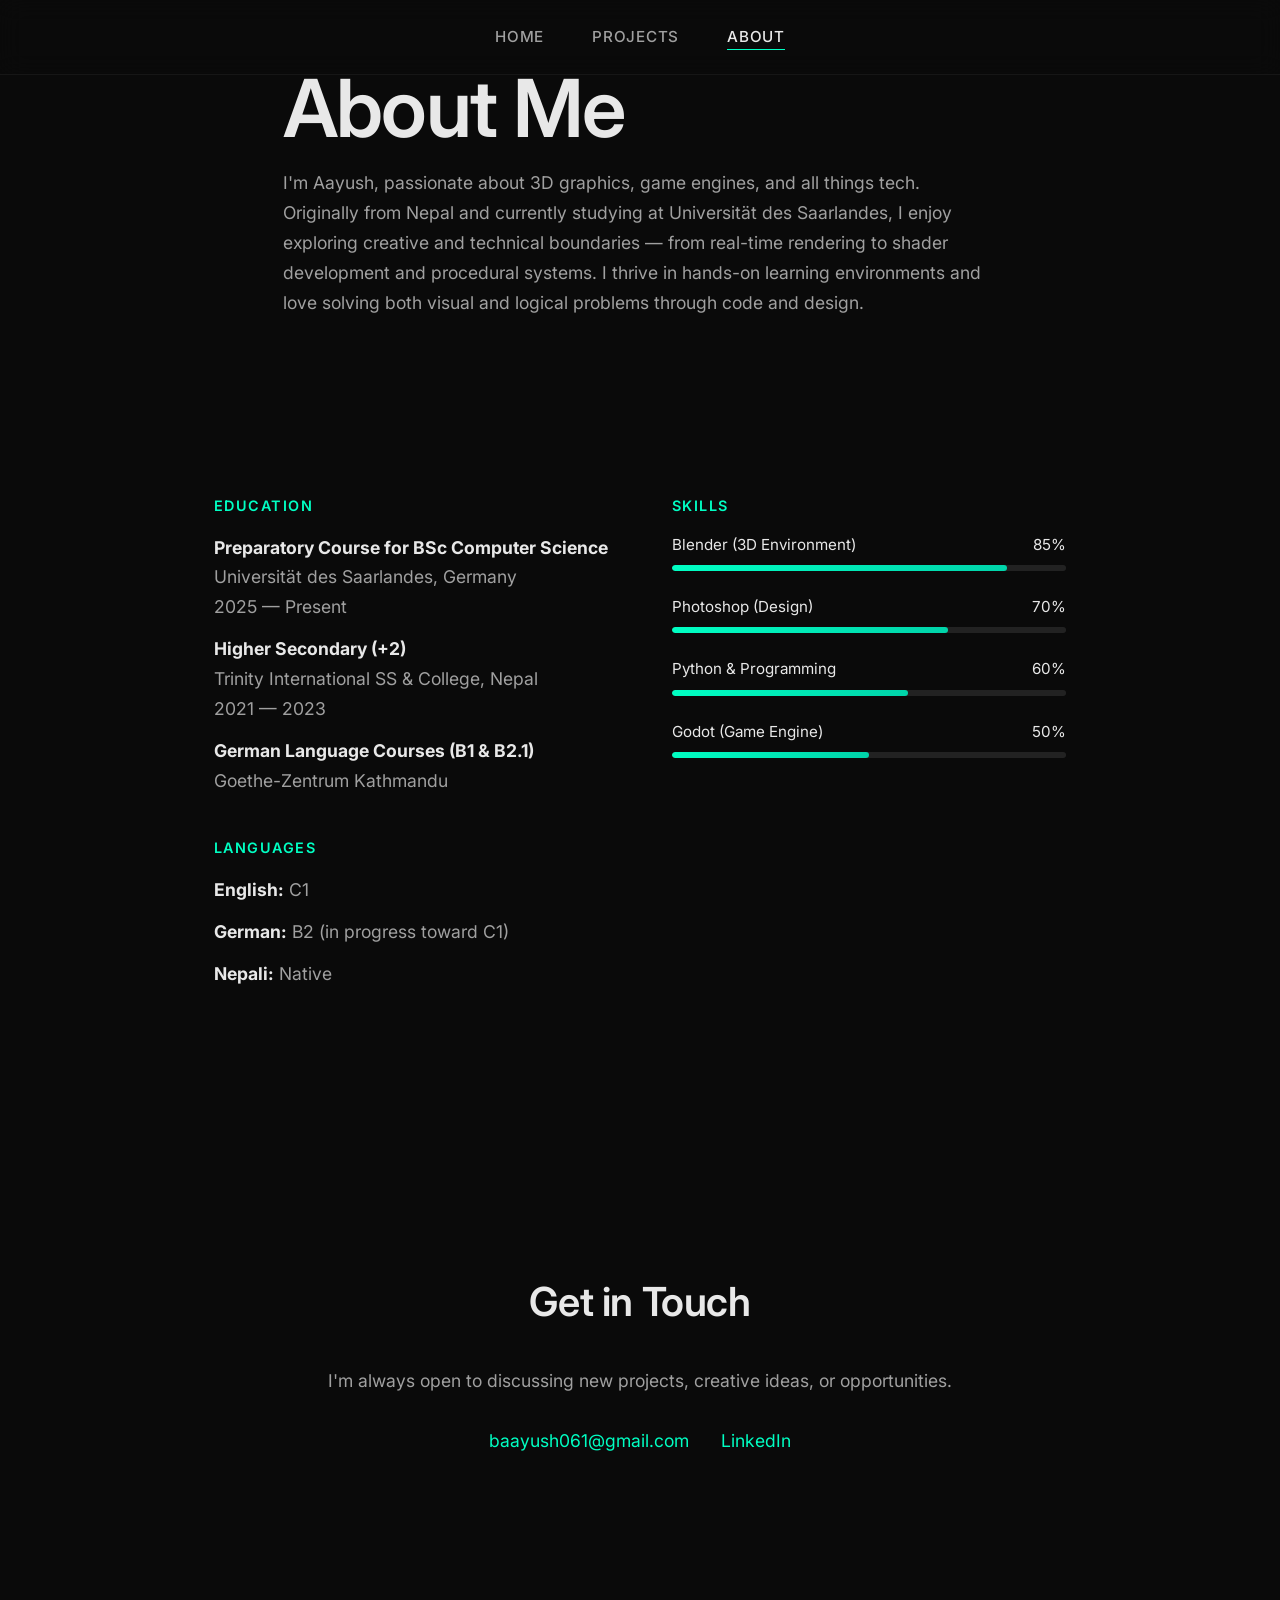
==== about.html @ 656a81d4 "Create about.html" ====
<!DOCTYPE html>
<html lang="en">
<head>
  <meta charset="UTF-8" />
  <meta name="viewport" content="width=device-width, initial-scale=1.0" />
  <title>About — Aayush Bhattarai</title>
  <link rel="icon" href="projects/logoo.png" type="image/png" />
  <link href="https://fonts.googleapis.com/css2?family=Inter:wght@400;500;600&display=swap" rel="stylesheet">
  <link rel="stylesheet" href="styles.css">
</head>
<body>
  <!-- NAVIGATION -->
  <nav>
    <ul>
      <li><a href="index.html">Home</a></li>
      <li><a href="projects.html">Projects</a></li>
      <li><a href="about.html" class="active">About</a></li>
    </ul>
  </nav>

  <!-- ABOUT INTRO -->
  <section class="about-section">
    <div class="container">
      <h1>About Me</h1>
      <p>I'm Aayush, passionate about 3D graphics, game engines, and all things tech. Originally from Nepal and currently studying at Universität des Saarlandes, I enjoy exploring creative and technical boundaries — from real-time rendering to shader development and procedural systems. I thrive in hands-on learning environments and love solving both visual and logical problems through code and design.</p>
    </div>
  </section>

  <!-- EDUCATION & EXPERIENCE -->
  <section class="about-section">
    <div class="container">
      <div class="about-grid">
        <!-- LEFT COLUMN -->
        <div>
          <!-- 🎨 CUSTOMIZE: Update education details -->
          <div class="info-block">
            <h3>Education</h3>
            <p><strong>Preparatory Course for BSc Computer Science</strong><br>
            Universität des Saarlandes, Germany<br>
            2025 — Present</p>

            <p><strong>Higher Secondary (+2)</strong><br>
            Trinity International SS & College, Nepal<br>
            2021 — 2023</p>

            <p><strong>German Language Courses (B1 & B2.1)</strong><br>
            Goethe-Zentrum Kathmandu</p>
          </div>

          <!-- 🎨 CUSTOMIZE: Update languages -->
          <div class="info-block">
            <h3>Languages</h3>
            <p><strong>English:</strong> C1</p>
            <p><strong>German:</strong> B2 (in progress toward C1)</p>
            <p><strong>Nepali:</strong> Native</p>
          </div>
        </div>

        <!-- RIGHT COLUMN -->
        <div>
          <!-- 🎨 CUSTOMIZE: Update skills and percentages -->
          <div class="info-block">
            <h3>Skills</h3>
            
            <div class="skill-item">
              <div class="skill-name">
                <span>Blender (3D Environment)</span>
                <span>85%</span>
              </div>
              <div class="skill-bar">
                <div class="skill-progress" style="width: 85%"></div>
              </div>
            </div>

            <div class="skill-item">
              <div class="skill-name">
                <span>Photoshop (Design)</span>
                <span>70%</span>
              </div>
              <div class="skill-bar">
                <div class="skill-progress" style="width: 70%"></div>
              </div>
            </div>

            <div class="skill-item">
              <div class="skill-name">
                <span>Python & Programming</span>
                <span>60%</span>
              </div>
              <div class="skill-bar">
                <div class="skill-progress" style="width: 60%"></div>
              </div>
            </div>

            <div class="skill-item">
              <div class="skill-name">
                <span>Godot (Game Engine)</span>
                <span>50%</span>
              </div>
              <div class="skill-bar">
                <div class="skill-progress" style="width: 50%"></div>
              </div>
            </div>
          </div>
        </div>
      </div>
    </div>
  </section>

  <!-- CONTACT -->
  <section class="contact-section">
    <div class="container">
      <h2>Get in Touch</h2>
      <p>I'm always open to discussing new projects, creative ideas, or opportunities.</p>
      <div class="contact-links">
        <!-- 🎨 CUSTOMIZE: Your contact information -->
        <a href="mailto:baayush061@gmail.com">baayush061@gmail.com</a>
        <a href="https://www.linkedin.com/in/aayushbhattarai1/" target="_blank">LinkedIn</a>
      </div>
    </div>
  </section>

  <script>
    // Active nav link
    document.querySelectorAll('nav a').forEach(link => {
      if (link.href === window.location.href) {
        link.classList.add('active');
      }
    });

    // Animate skill bars on scroll
    const skillBars = document.querySelectorAll('.skill-progress');
    const observerOptions = {
      threshold: 0.5
    };

    const observer = new IntersectionObserver((entries) => {
      entries.forEach(entry => {
        if (entry.isIntersecting) {
          entry.target.style.width = entry.target.style.width || '0%';
        }
      });
    }, observerOptions);

    skillBars.forEach(bar => observer.observe(bar));
  </script>
</body>
</html>
---- styles.css ----
/* ============================================
   MODERN MINIMAL PORTFOLIO STYLESHEET
   Easy customization points marked with 🎨
   ============================================ */

/* 🎨 COLOR PALETTE - Customize here */
:root {
  --bg-primary: #0a0a0a;
  --bg-secondary: #141414;
  --text-primary: #e8e8e8;
  --text-secondary: #a0a0a0;
  --accent: #00ffc3;
  --accent-dim: #00ffc320;
  --hover-bg: #1a1a1a;
}

/* ============================================
   BASE RESET & TYPOGRAPHY
   ============================================ */

* {
  margin: 0;
  padding: 0;
  box-sizing: border-box;
}

html {
  scroll-behavior: smooth;
}

body {
  font-family: 'Inter', -apple-system, BlinkMacSystemFont, 'Segoe UI', sans-serif;
  background-color: var(--bg-primary);
  color: var(--text-primary);
  line-height: 1.6;
  overflow-x: hidden;
  -webkit-font-smoothing: antialiased;
  -moz-osx-font-smoothing: grayscale;
}

/* ============================================
   NAVIGATION
   ============================================ */

nav {
  position: fixed;
  top: 0;
  left: 0;
  right: 0;
  background: rgba(10, 10, 10, 0.8);
  backdrop-filter: blur(12px);
  z-index: 1000;
  border-bottom: 1px solid rgba(255, 255, 255, 0.05);
}

nav ul {
  display: flex;
  justify-content: center;
  align-items: center;
  gap: 3rem;
  list-style: none;
  padding: 1.5rem 2rem;
  max-width: 1200px;
  margin: 0 auto;
}

nav a {
  color: var(--text-secondary);
  text-decoration: none;
  font-size: 0.95rem;
  font-weight: 500;
  letter-spacing: 0.05em;
  text-transform: uppercase;
  position: relative;
  transition: color 0.3s ease;
}

nav a::after {
  content: '';
  position: absolute;
  bottom: -4px;
  left: 0;
  width: 0;
  height: 1px;
  background: var(--accent);
  transition: width 0.3s ease;
}

nav a:hover,
nav a.active {
  color: var(--text-primary);
}

nav a:hover::after,
nav a.active::after {
  width: 100%;
}

/* ============================================
   LAYOUT CONTAINERS
   ============================================ */

.container {
  max-width: 1100px;
  margin: 0 auto;
  padding: 0 2rem;
}

section {
  min-height: 100vh;
  display: flex;
  flex-direction: column;
  justify-content: center;
  padding: 6rem 0;
  opacity: 0;
  animation: fadeIn 0.8s ease forwards;
}

@keyframes fadeIn {
  to {
    opacity: 1;
  }
}

/* ============================================
   TYPOGRAPHY
   ============================================ */

h1 {
  font-size: clamp(2.5rem, 8vw, 5rem);
  font-weight: 600;
  line-height: 1.1;
  margin-bottom: 1rem;
  color: var(--text-primary);
  letter-spacing: -0.02em;
}

h2 {
  font-size: clamp(1.8rem, 5vw, 2.5rem);
  font-weight: 600;
  margin-bottom: 2rem;
  color: var(--text-primary);
  letter-spacing: -0.01em;
}

h3 {
  font-size: 1.25rem;
  font-weight: 600;
  margin-bottom: 0.5rem;
  color: var(--text-primary);
}

p {
  font-size: 1.1rem;
  color: var(--text-secondary);
  max-width: 65ch;
  line-height: 1.7;
}

.accent-text {
  color: var(--accent);
  font-weight: 500;
}

/* ============================================
   HERO SECTION (HOME)
   ============================================ */

.hero {
  min-height: 90vh;
  justify-content: center;
}

.hero-content {
  animation: slideUp 0.8s ease forwards;
}

@keyframes slideUp {
  from {
    opacity: 0;
    transform: translateY(30px);
  }
  to {
    opacity: 1;
    transform: translateY(0);
  }
}

.hero h1 {
  margin-bottom: 0.5rem;
}

.hero .subtitle {
  font-size: 1.3rem;
  color: var(--text-secondary);
  margin-bottom: 2.5rem;
}

.cta-group {
  display: flex;
  gap: 1.5rem;
  flex-wrap: wrap;
  margin-top: 2rem;
}

/* ============================================
   BUTTONS & LINKS
   ============================================ */

.btn {
  display: inline-block;
  padding: 0.9rem 2rem;
  font-size: 0.95rem;
  font-weight: 500;
  text-decoration: none;
  border-radius: 4px;
  transition: all 0.3s ease;
  letter-spacing: 0.03em;
  position: relative;
  overflow: hidden;
}

.btn-primary {
  background: var(--accent);
  color: var(--bg-primary);
}

.btn-primary::before {
  content: '';
  position: absolute;
  top: 0;
  left: -100%;
  width: 100%;
  height: 100%;
  background: linear-gradient(90deg, transparent, rgba(255, 255, 255, 0.3), transparent);
  transition: left 0.5s ease;
}

.btn-primary:hover::before {
  left: 100%;
}

.btn-primary:hover {
  transform: translateY(-2px);
  box-shadow: 0 10px 30px var(--accent-dim);
}

.btn-secondary {
  background: transparent;
  color: var(--text-primary);
  border: 1px solid rgba(255, 255, 255, 0.2);
}

.btn-secondary:hover {
  background: var(--hover-bg);
  border-color: var(--accent);
  transform: translateY(-2px);
}

/* Text links */
a:not(.btn):not(nav a) {
  color: var(--accent);
  text-decoration: none;
  position: relative;
  transition: opacity 0.2s ease;
}

a:not(.btn):not(nav a):hover {
  opacity: 0.8;
}

/* ============================================
   PROJECT GRID
   ============================================ */

.projects-grid {
  display: grid;
  grid-template-columns: repeat(auto-fit, minmax(300px, 1fr));
  gap: 2rem;
  margin-top: 3rem;
}

.project-card {
  background: var(--bg-secondary);
  border-radius: 8px;
  overflow: hidden;
  transition: transform 0.3s ease, box-shadow 0.3s ease;
  border: 1px solid rgba(255, 255, 255, 0.05);
  cursor: pointer;
}

.project-card:hover {
  transform: translateY(-8px);
  box-shadow: 0 20px 40px rgba(0, 0, 0, 0.3);
  border-color: var(--accent-dim);
}

.project-image {
  width: 100%;
  height: 250px;
  object-fit: cover;
  transition: transform 0.5s ease;
}

.project-card:hover .project-image {
  transform: scale(1.05);
}

.project-info {
  padding: 1.5rem;
}

.project-info h3 {
  margin-bottom: 0.75rem;
}

.project-info p {
  font-size: 0.95rem;
  color: var(--text-secondary);
}

/* Video styles */
video {
  width: 100%;
  height: 250px;
  object-fit: cover;
  border-radius: 8px;
}

/* ============================================
   ABOUT PAGE SPECIFIC
   ============================================ */

.about-section {
  min-height: auto;
  padding: 4rem 0;
}

.about-grid {
  display: grid;
  grid-template-columns: 1fr 1fr;
  gap: 4rem;
  margin-top: 3rem;
}

.info-block {
  margin-bottom: 2.5rem;
}

.info-block h3 {
  color: var(--accent);
  font-size: 0.9rem;
  text-transform: uppercase;
  letter-spacing: 0.1em;
  margin-bottom: 1rem;
}

.info-block p {
  margin-bottom: 0.75rem;
}

.info-block strong {
  color: var(--text-primary);
}

/* Skills */
.skill-item {
  margin-bottom: 1.5rem;
}

.skill-name {
  display: flex;
  justify-content: space-between;
  margin-bottom: 0.5rem;
  font-size: 0.95rem;
}

.skill-bar {
  height: 6px;
  background: rgba(255, 255, 255, 0.1);
  border-radius: 10px;
  overflow: hidden;
}

.skill-progress {
  height: 100%;
  background: linear-gradient(90deg, var(--accent), #00d4aa);
  border-radius: 10px;
  transition: width 1s ease;
}

/* ============================================
   QUOTE SECTION
   ============================================ */

.quote-section {
  min-height: 40vh;
  background: var(--bg-secondary);
  border-left: 3px solid var(--accent);
  padding: 3rem;
  margin: 4rem 0;
}

blockquote {
  font-size: 1.4rem;
  font-style: italic;
  color: var(--text-primary);
  line-height: 1.6;
}

blockquote cite {
  display: block;
  margin-top: 1rem;
  font-size: 1rem;
  color: var(--text-secondary);
  font-style: normal;
}

/* ============================================
   CONTACT SECTION
   ============================================ */

.contact-section {
  text-align: center;
  min-height: 60vh;
}

.contact-links {
  display: flex;
  justify-content: center;
  gap: 2rem;
  margin-top: 2rem;
  flex-wrap: wrap;
}

.contact-links a {
  font-size: 1.1rem;
}

/* ============================================
   RESPONSIVE DESIGN
   ============================================ */

@media (max-width: 768px) {
  nav ul {
    gap: 1.5rem;
    padding: 1rem;
  }

  nav a {
    font-size: 0.85rem;
  }

  section {
    padding: 4rem 0;
  }

  .cta-group {
    flex-direction: column;
  }

  .btn {
    text-align: center;
  }

  .about-grid {
    grid-template-columns: 1fr;
    gap: 2rem;
  }

  .projects-grid {
    grid-template-columns: 1fr;
  }

  h1 {
    font-size: 2.5rem;
  }

  h2 {
    font-size: 1.8rem;
  }

  blockquote {
    font-size: 1.2rem;
  }
}

/* ============================================
   UTILITY CLASSES
   ============================================ */

.text-center {
  text-align: center;
}

.mt-1 { margin-top: 1rem; }
.mt-2 { margin-top: 2rem; }
.mt-3 { margin-top: 3rem; }
.mb-1 { margin-bottom: 1rem; }
.mb-2 { margin-bottom: 2rem; }
.mb-3 { margin-bottom: 3rem; }

/* ============================================
   SCROLL ANIMATIONS (Optional Enhancement)
   ============================================ */

.fade-in {
  opacity: 0;
  transform: translateY(20px);
  transition: opacity 0.6s ease, transform 0.6s ease;
}

.fade-in.visible {
  opacity: 1;
  transform: translateY(0);
}
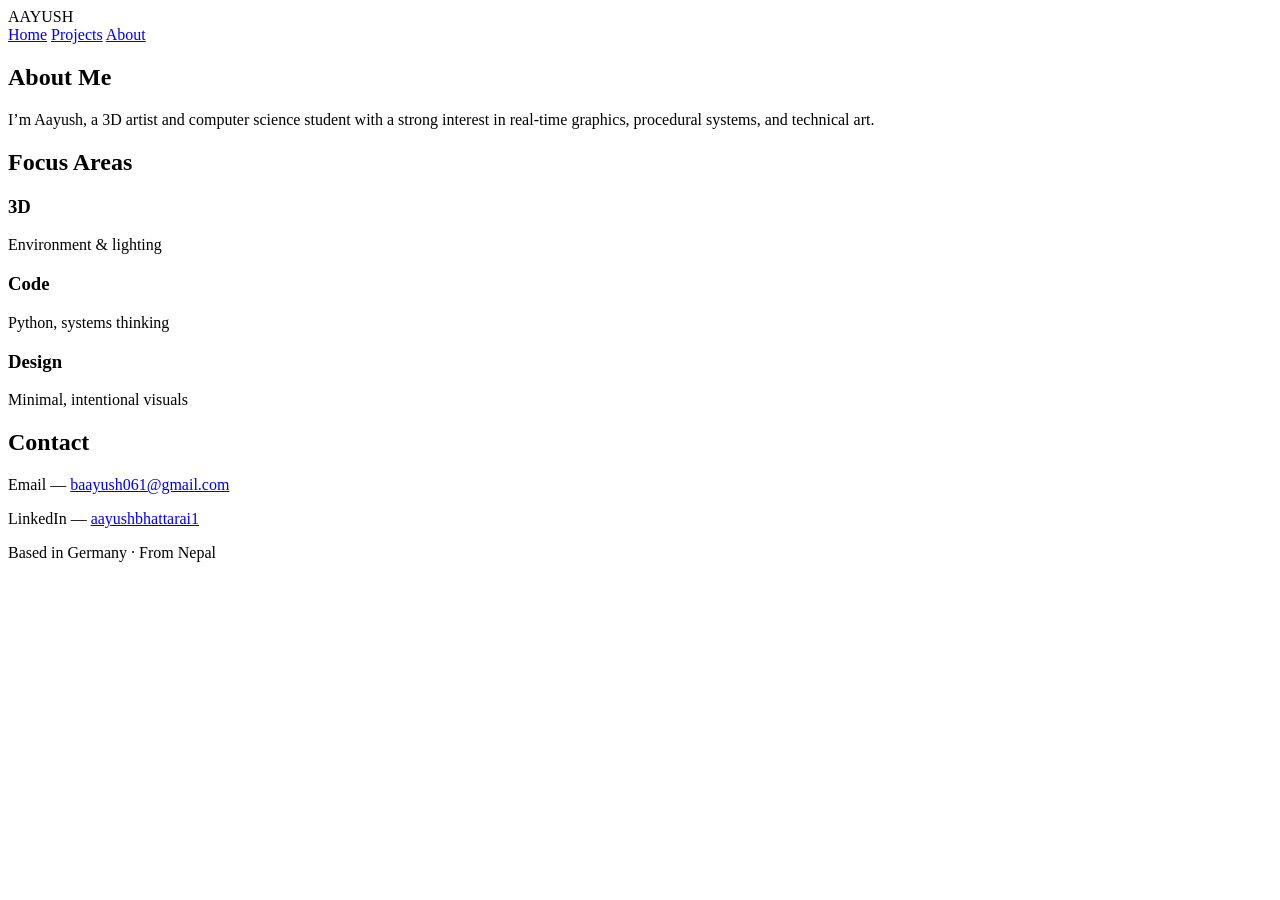
==== commit 07a62253: "Revise about.html layout and navigation Updated navigation structure and improved content layout." ====
--- a/about.html
+++ b/about.html
@@ -4,145 +4,58 @@
   <meta charset="UTF-8" />
   <meta name="viewport" content="width=device-width, initial-scale=1.0" />
   <title>About — Aayush Bhattarai</title>
-  <link rel="icon" href="projects/logoo.png" type="image/png" />
-  <link href="https://fonts.googleapis.com/css2?family=Inter:wght@400;500;600&display=swap" rel="stylesheet">
-  <link rel="stylesheet" href="styles.css">
+  <link rel="icon" href="projects/logoo.png" />
+  <link rel="stylesheet" href="style.css" />
 </head>
 <body>
-  <!-- NAVIGATION -->
-  <nav>
-    <ul>
-      <li><a href="index.html">Home</a></li>
-      <li><a href="projects.html">Projects</a></li>
-      <li><a href="about.html" class="active">About</a></li>
-    </ul>
-  </nav>
 
-  <!-- ABOUT INTRO -->
-  <section class="about-section">
-    <div class="container">
-      <h1>About Me</h1>
-      <p>I'm Aayush, passionate about 3D graphics, game engines, and all things tech. Originally from Nepal and currently studying at Universität des Saarlandes, I enjoy exploring creative and technical boundaries — from real-time rendering to shader development and procedural systems. I thrive in hands-on learning environments and love solving both visual and logical problems through code and design.</p>
-    </div>
+<nav>
+  <div class="nav-left">AAYUSH</div>
+  <div class="nav-right">
+    <a href="index.html">Home</a>
+    <a href="projects.html">Projects</a>
+    <a href="about.html" class="active">About</a>
+  </div>
+</nav>
+
+<main>
+  <section>
+    <h1>About Me</h1>
+    <p>
+      I’m Aayush, a 3D artist and computer science student with a strong interest
+      in real-time graphics, procedural systems, and technical art.
+    </p>
   </section>
 
-  <!-- EDUCATION & EXPERIENCE -->
-  <section class="about-section">
-    <div class="container">
-      <div class="about-grid">
-        <!-- LEFT COLUMN -->
-        <div>
-          <!-- 🎨 CUSTOMIZE: Update education details -->
-          <div class="info-block">
-            <h3>Education</h3>
-            <p><strong>Preparatory Course for BSc Computer Science</strong><br>
-            Universität des Saarlandes, Germany<br>
-            2025 — Present</p>
+  <section>
+    <h2>Focus Areas</h2>
 
-            <p><strong>Higher Secondary (+2)</strong><br>
-            Trinity International SS & College, Nepal<br>
-            2021 — 2023</p>
-
-            <p><strong>German Language Courses (B1 & B2.1)</strong><br>
-            Goethe-Zentrum Kathmandu</p>
-          </div>
-
-          <!-- 🎨 CUSTOMIZE: Update languages -->
-          <div class="info-block">
-            <h3>Languages</h3>
-            <p><strong>English:</strong> C1</p>
-            <p><strong>German:</strong> B2 (in progress toward C1)</p>
-            <p><strong>Nepali:</strong> Native</p>
-          </div>
-        </div>
-
-        <!-- RIGHT COLUMN -->
-        <div>
-          <!-- 🎨 CUSTOMIZE: Update skills and percentages -->
-          <div class="info-block">
-            <h3>Skills</h3>
-            
-            <div class="skill-item">
-              <div class="skill-name">
-                <span>Blender (3D Environment)</span>
-                <span>85%</span>
-              </div>
-              <div class="skill-bar">
-                <div class="skill-progress" style="width: 85%"></div>
-              </div>
-            </div>
-
-            <div class="skill-item">
-              <div class="skill-name">
-                <span>Photoshop (Design)</span>
-                <span>70%</span>
-              </div>
-              <div class="skill-bar">
-                <div class="skill-progress" style="width: 70%"></div>
-              </div>
-            </div>
-
-            <div class="skill-item">
-              <div class="skill-name">
-                <span>Python & Programming</span>
-                <span>60%</span>
-              </div>
-              <div class="skill-bar">
-                <div class="skill-progress" style="width: 60%"></div>
-              </div>
-            </div>
-
-            <div class="skill-item">
-              <div class="skill-name">
-                <span>Godot (Game Engine)</span>
-                <span>50%</span>
-              </div>
-              <div class="skill-bar">
-                <div class="skill-progress" style="width: 50%"></div>
-              </div>
-            </div>
-          </div>
-        </div>
+    <div class="stats">
+      <div class="stat">
+        <h3>3D</h3>
+        <p>Environment & lighting</p>
+      </div>
+      <div class="stat">
+        <h3>Code</h3>
+        <p>Python, systems thinking</p>
+      </div>
+      <div class="stat">
+        <h3>Design</h3>
+        <p>Minimal, intentional visuals</p>
       </div>
     </div>
   </section>
 
-  <!-- CONTACT -->
-  <section class="contact-section">
-    <div class="container">
-      <h2>Get in Touch</h2>
-      <p>I'm always open to discussing new projects, creative ideas, or opportunities.</p>
-      <div class="contact-links">
-        <!-- 🎨 CUSTOMIZE: Your contact information -->
-        <a href="mailto:baayush061@gmail.com">baayush061@gmail.com</a>
-        <a href="https://www.linkedin.com/in/aayushbhattarai1/" target="_blank">LinkedIn</a>
-      </div>
-    </div>
+  <section>
+    <h2>Contact</h2>
+    <p>Email — <a href="mailto:baayush061@gmail.com">baayush061@gmail.com</a></p>
+    <p>LinkedIn — <a href="https://www.linkedin.com/in/aayushbhattarai1/" target="_blank">aayushbhattarai1</a></p>
   </section>
+</main>
 
-  <script>
-    // Active nav link
-    document.querySelectorAll('nav a').forEach(link => {
-      if (link.href === window.location.href) {
-        link.classList.add('active');
-      }
-    });
+<footer>
+  Based in Germany · From Nepal
+</footer>
 
-    // Animate skill bars on scroll
-    const skillBars = document.querySelectorAll('.skill-progress');
-    const observerOptions = {
-      threshold: 0.5
-    };
-
-    const observer = new IntersectionObserver((entries) => {
-      entries.forEach(entry => {
-        if (entry.isIntersecting) {
-          entry.target.style.width = entry.target.style.width || '0%';
-        }
-      });
-    }, observerOptions);
-
-    skillBars.forEach(bar => observer.observe(bar));
-  </script>
 </body>
 </html>
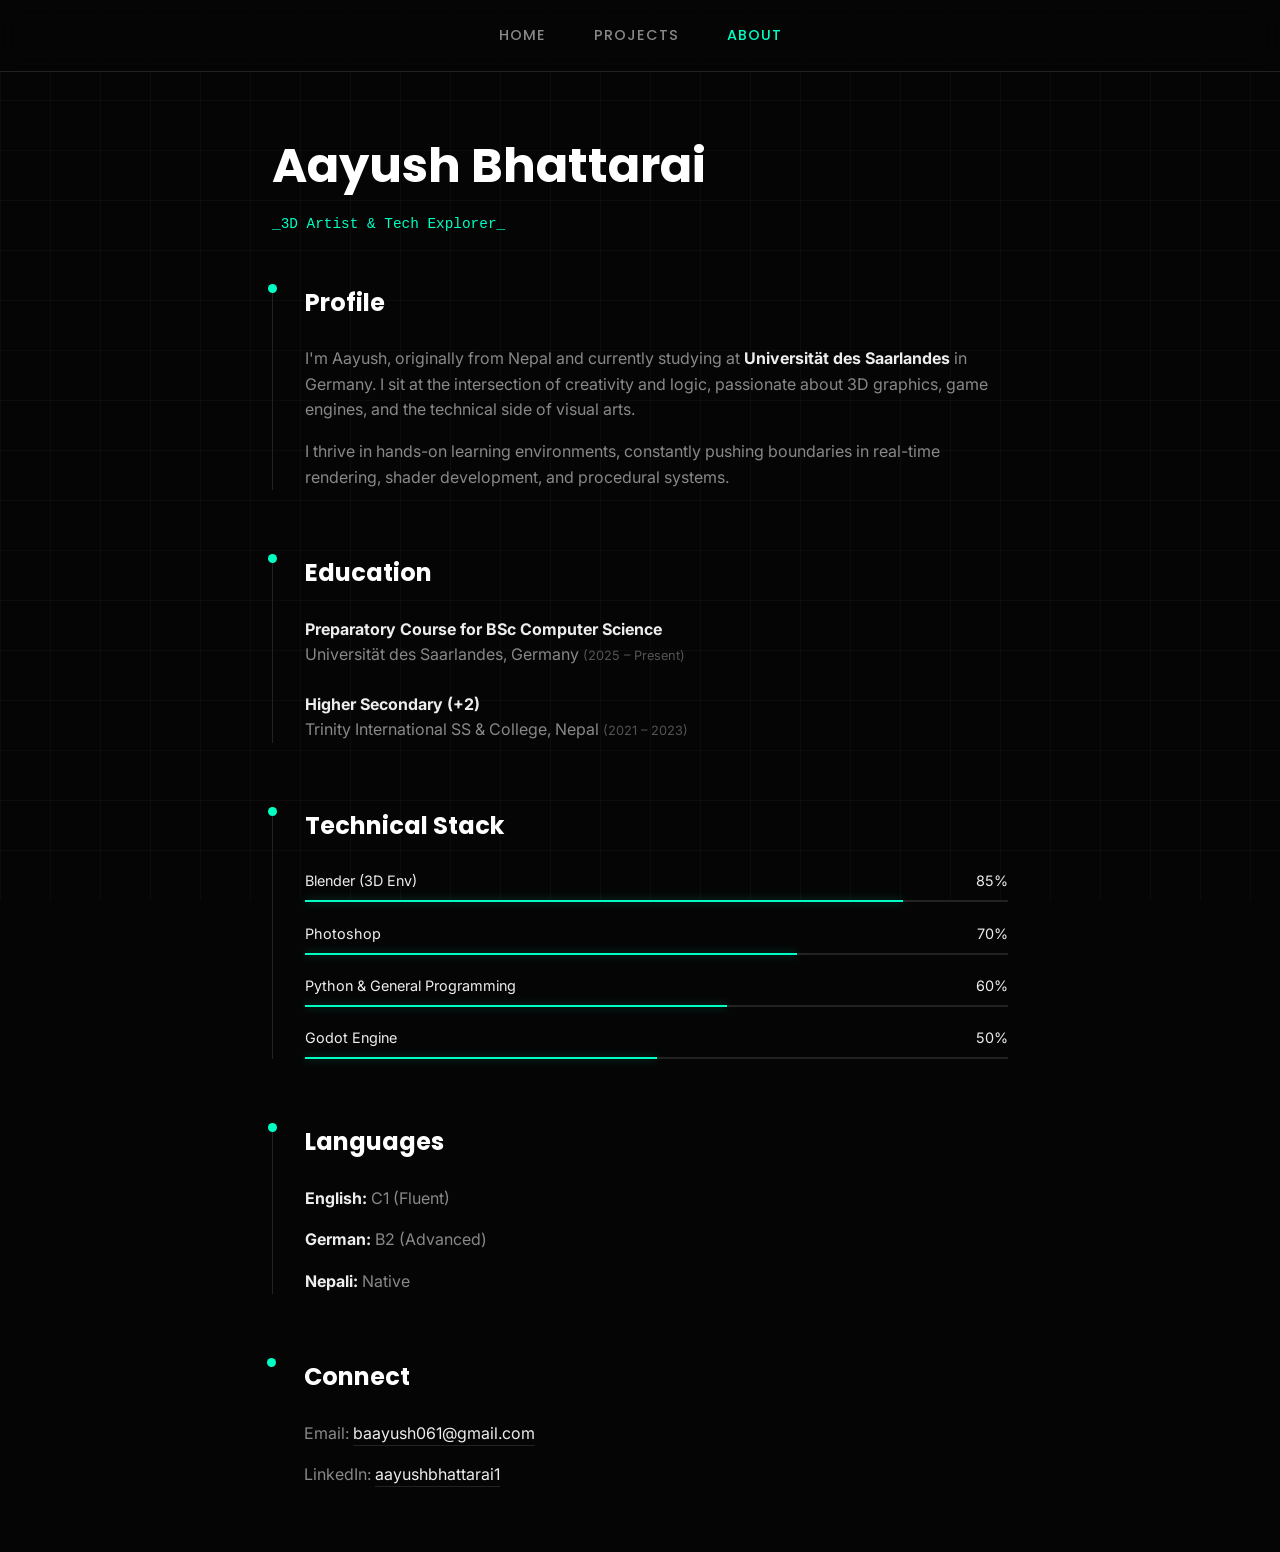
==== commit eca7af3c: "Update about.html" ====
--- a/about.html
+++ b/about.html
@@ -3,59 +3,205 @@
 <head>
   <meta charset="UTF-8" />
   <meta name="viewport" content="width=device-width, initial-scale=1.0" />
-  <title>About — Aayush Bhattarai</title>
-  <link rel="icon" href="projects/logoo.png" />
-  <link rel="stylesheet" href="style.css" />
+  <title>About | Aayush Bhattarai</title>
+  <link rel="icon" href="projects/logoo.png" type="image/png" />
+  <link href="https://fonts.googleapis.com/css2?family=Inter:wght@400;500;600&family=Poppins:wght@400;600;700&display=swap" rel="stylesheet">
+  
+  <style>
+    :root {
+      --bg-color: #050505;
+      --card-bg: #111111;
+      --text-main: #ededed;
+      --text-muted: #888888;
+      --accent: #00ffc3;
+      --border: #222222;
+      --font-body: 'Inter', sans-serif;
+      --font-head: 'Poppins', sans-serif;
+    }
+
+    * { box-sizing: border-box; margin: 0; padding: 0; }
+
+    body {
+      background-color: var(--bg-color);
+      color: var(--text-main);
+      font-family: var(--font-body);
+      line-height: 1.6;
+    }
+    
+    /* Background Grid */
+    body::before {
+      content: "";
+      position: fixed;
+      top: 0; left: 0; width: 100%; height: 100%;
+      background-image: linear-gradient(rgba(255, 255, 255, 0.03) 1px, transparent 1px),
+                        linear-gradient(90deg, rgba(255, 255, 255, 0.03) 1px, transparent 1px);
+      background-size: 50px 50px;
+      z-index: -1;
+      pointer-events: none;
+    }
+
+    nav {
+      position: fixed;
+      top: 0; left: 0; width: 100%;
+      display: flex;
+      justify-content: center;
+      gap: 3rem;
+      padding: 1.5rem;
+      background: rgba(5, 5, 5, 0.8);
+      backdrop-filter: blur(12px);
+      z-index: 100;
+      border-bottom: 1px solid var(--border);
+    }
+
+    nav a {
+      font-family: var(--font-head);
+      font-size: 0.9rem;
+      text-transform: uppercase;
+      letter-spacing: 1px;
+      color: var(--text-muted);
+      text-decoration: none;
+      font-weight: 500;
+      transition: 0.3s;
+    }
+
+    nav a:hover, nav a.active { color: var(--accent); }
+
+    .container {
+      max-width: 800px;
+      margin: 8rem auto 4rem; /* Top margin for fixed nav */
+      padding: 0 2rem;
+    }
+
+    /* ANIMATIONS */
+    .fade-in {
+      opacity: 0;
+      transform: translateY(20px);
+      transition: opacity 0.6s ease, transform 0.6s ease;
+    }
+    .visible { opacity: 1; transform: translateY(0); }
+
+    h1 { font-family: var(--font-head); font-size: 3rem; margin-bottom: 0.5rem; color: white; }
+    .tagline { color: var(--accent); font-family: 'Fira Code', monospace; margin-bottom: 3rem; font-size: 0.9rem; }
+
+    section { margin-bottom: 4rem; border-left: 1px solid var(--border); padding-left: 2rem; position: relative; }
+    
+    /* Decorative dot for sections */
+    section::before {
+        content: ''; position: absolute; left: -5px; top: 0;
+        width: 9px; height: 9px; background: var(--accent); border-radius: 50%;
+    }
+
+    h2 { font-family: var(--font-head); font-size: 1.5rem; color: white; margin-bottom: 1.5rem; }
+    
+    p { color: var(--text-muted); margin-bottom: 1rem; }
+    strong { color: var(--text-main); }
+
+    /* SKILLS BARS - REFINED */
+    .skill-item { margin-bottom: 1.2rem; }
+    .skill-header { display: flex; justify-content: space-between; font-size: 0.9rem; margin-bottom: 0.5rem; }
+    
+    .progress-bg {
+      width: 100%; height: 2px;
+      background: var(--border);
+      position: relative;
+    }
+    
+    .progress-fill {
+      height: 100%; background: var(--accent);
+      width: 0; /* Animated via JS or Inline */
+      transition: width 1s ease-out;
+      box-shadow: 0 0 10px rgba(0, 255, 195, 0.4);
+    }
+
+    /* CONTACT */
+    a.link { color: var(--text-main); border-bottom: 1px solid var(--border); padding-bottom: 2px; text-decoration: none; transition: 0.3s; }
+    a.link:hover { color: var(--accent); border-bottom-color: var(--accent); }
+
+  </style>
 </head>
 <body>
 
-<nav>
-  <div class="nav-left">AAYUSH</div>
-  <div class="nav-right">
+  <nav>
     <a href="index.html">Home</a>
     <a href="projects.html">Projects</a>
     <a href="about.html" class="active">About</a>
+  </nav>
+
+  <div class="container">
+    <div class="fade-in">
+      <h1>Aayush Bhattarai</h1>
+      <p class="tagline">_3D Artist & Tech Explorer_</p>
+    </div>
+
+    <section class="fade-in">
+      <h2>Profile</h2>
+      <p>
+        I'm Aayush, originally from Nepal and currently studying at <strong>Universität des Saarlandes</strong> in Germany. I sit at the intersection of creativity and logic, passionate about 3D graphics, game engines, and the technical side of visual arts.
+      </p>
+      <p>
+        I thrive in hands-on learning environments, constantly pushing boundaries in real-time rendering, shader development, and procedural systems.
+      </p>
+    </section>
+
+    <section class="fade-in">
+      <h2>Education</h2>
+      <div style="margin-bottom: 1.5rem;">
+        <p><strong>Preparatory Course for BSc Computer Science</strong><br>Universität des Saarlandes, Germany <span style="font-size: 0.8em; opacity: 0.6;">(2025 – Present)</span></p>
+      </div>
+      <div>
+        <p><strong>Higher Secondary (+2)</strong><br>Trinity International SS & College, Nepal <span style="font-size: 0.8em; opacity: 0.6;">(2021 – 2023)</span></p>
+      </div>
+    </section>
+
+    <section class="fade-in">
+      <h2>Technical Stack</h2>
+      
+      <div class="skill-item">
+        <div class="skill-header"><span>Blender (3D Env)</span><span>85%</span></div>
+        <div class="progress-bg"><div class="progress-fill" style="width: 85%"></div></div>
+      </div>
+      
+      <div class="skill-item">
+        <div class="skill-header"><span>Photoshop</span><span>70%</span></div>
+        <div class="progress-bg"><div class="progress-fill" style="width: 70%"></div></div>
+      </div>
+
+      <div class="skill-item">
+        <div class="skill-header"><span>Python & General Programming</span><span>60%</span></div>
+        <div class="progress-bg"><div class="progress-fill" style="width: 60%"></div></div>
+      </div>
+
+      <div class="skill-item">
+        <div class="skill-header"><span>Godot Engine</span><span>50%</span></div>
+        <div class="progress-bg"><div class="progress-fill" style="width: 50%"></div></div>
+      </div>
+    </section>
+
+    <section class="fade-in">
+      <h2>Languages</h2>
+      <p><strong>English:</strong> C1 (Fluent)</p>
+      <p><strong>German:</strong> B2 (Advanced)</p>
+      <p><strong>Nepali:</strong> Native</p>
+    </section>
+
+    <section class="fade-in" style="border: none;">
+      <h2>Connect</h2>
+      <p>Email: <a href="mailto:baayush061@gmail.com" class="link">baayush061@gmail.com</a></p>
+      <p>LinkedIn: <a href="https://www.linkedin.com/in/aayushbhattarai1/" target="_blank" class="link">aayushbhattarai1</a></p>
+    </section>
   </div>
-</nav>
-
-<main>
-  <section>
-    <h1>About Me</h1>
-    <p>
-      I’m Aayush, a 3D artist and computer science student with a strong interest
-      in real-time graphics, procedural systems, and technical art.
-    </p>
-  </section>
-
-  <section>
-    <h2>Focus Areas</h2>
-
-    <div class="stats">
-      <div class="stat">
-        <h3>3D</h3>
-        <p>Environment & lighting</p>
-      </div>
-      <div class="stat">
-        <h3>Code</h3>
-        <p>Python, systems thinking</p>
-      </div>
-      <div class="stat">
-        <h3>Design</h3>
-        <p>Minimal, intentional visuals</p>
-      </div>
-    </div>
-  </section>
-
-  <section>
-    <h2>Contact</h2>
-    <p>Email — <a href="mailto:baayush061@gmail.com">baayush061@gmail.com</a></p>
-    <p>LinkedIn — <a href="https://www.linkedin.com/in/aayushbhattarai1/" target="_blank">aayushbhattarai1</a></p>
-  </section>
-</main>
-
-<footer>
-  Based in Germany · From Nepal
-</footer>
-
+
+  <script>
+    // Fade in elements on load
+    const observer = new IntersectionObserver((entries) => {
+      entries.forEach(entry => {
+        if (entry.isIntersecting) {
+          entry.target.classList.add('visible');
+        }
+      });
+    }, { threshold: 0.1 });
+
+    document.querySelectorAll('.fade-in').forEach(el => observer.observe(el));
+  </script>
 </body>
 </html>
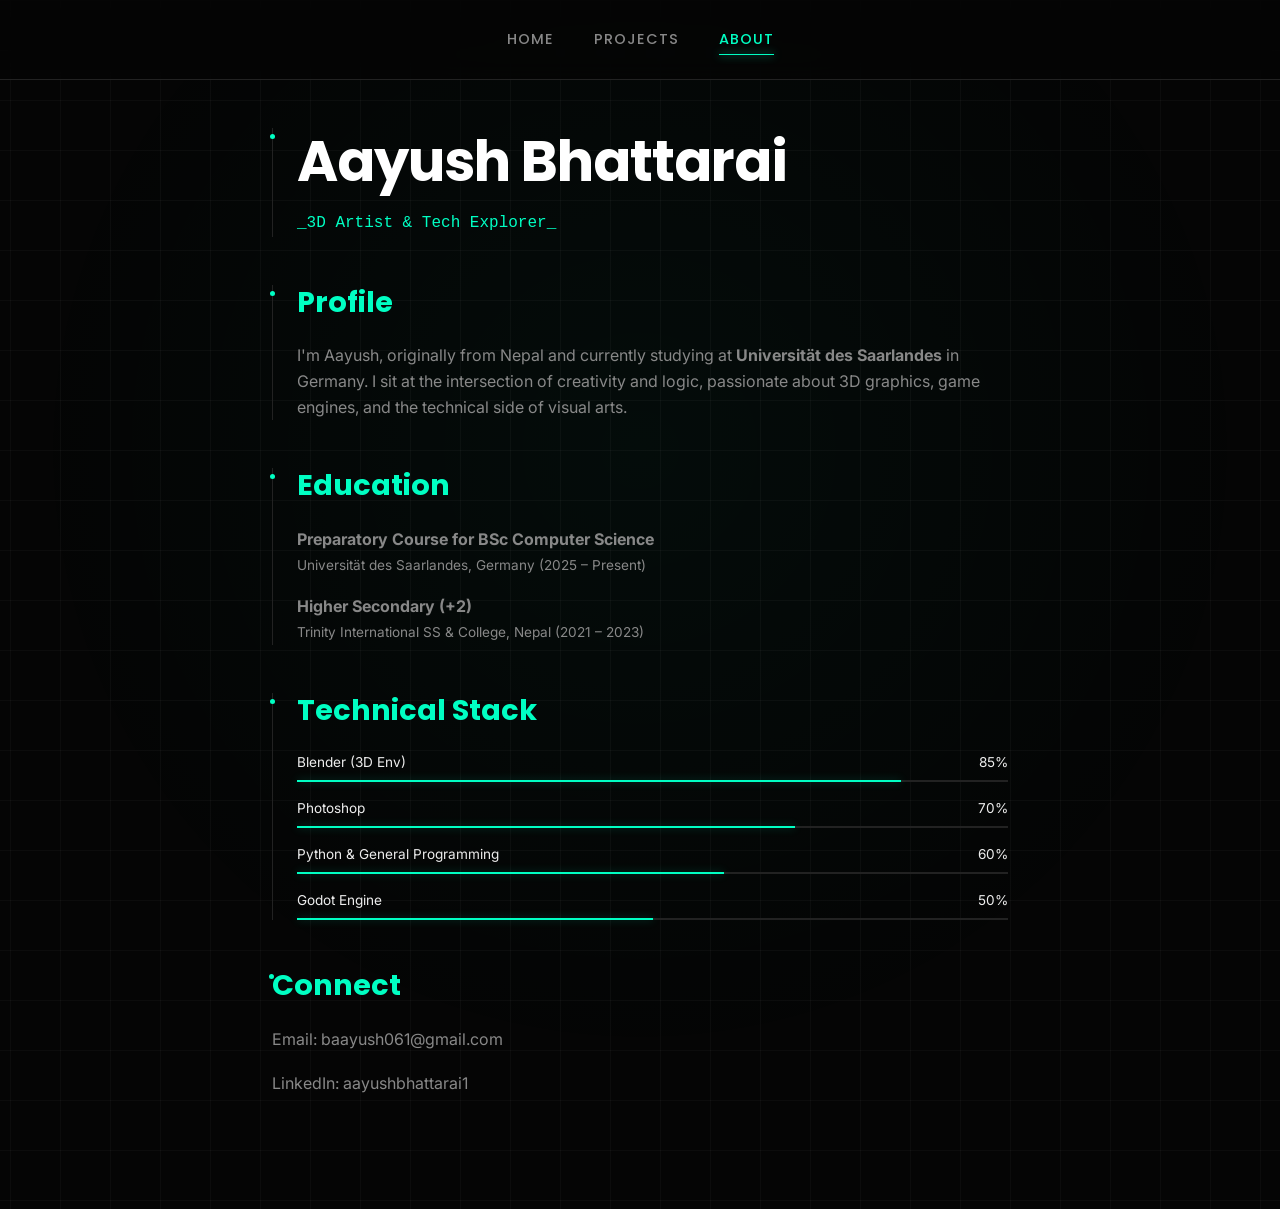
==== commit 5a150784: "Refactor About page layout and styles" ====
--- a/about.html
+++ b/about.html
@@ -6,117 +6,16 @@
   <title>About | Aayush Bhattarai</title>
   <link rel="icon" href="projects/logoo.png" type="image/png" />
   <link href="https://fonts.googleapis.com/css2?family=Inter:wght@400;500;600&family=Poppins:wght@400;600;700&display=swap" rel="stylesheet">
+  <link rel="stylesheet" href="style.css">
   
   <style>
-    :root {
-      --bg-color: #050505;
-      --card-bg: #111111;
-      --text-main: #ededed;
-      --text-muted: #888888;
-      --accent: #00ffc3;
-      --border: #222222;
-      --font-body: 'Inter', sans-serif;
-      --font-head: 'Poppins', sans-serif;
+    /* Slight override for About Page container to handle the top margin */
+    .about-container { max-width: 800px; margin: 0 auto; padding: 8rem 2rem 4rem; }
+    .about-section { margin-bottom: 3rem; border-left: 1px solid var(--border); padding-left: 1.5rem; position: relative; opacity: 0; transform: translateY(10px); transition: 0.6s ease; }
+    .about-section.visible { opacity: 1; transform: translateY(0); }
+    .about-section::before {
+        content: ''; position: absolute; left: -3px; top: 6px; width: 5px; height: 5px; background: var(--accent); border-radius: 50%;
     }
-
-    * { box-sizing: border-box; margin: 0; padding: 0; }
-
-    body {
-      background-color: var(--bg-color);
-      color: var(--text-main);
-      font-family: var(--font-body);
-      line-height: 1.6;
-    }
-    
-    /* Background Grid */
-    body::before {
-      content: "";
-      position: fixed;
-      top: 0; left: 0; width: 100%; height: 100%;
-      background-image: linear-gradient(rgba(255, 255, 255, 0.03) 1px, transparent 1px),
-                        linear-gradient(90deg, rgba(255, 255, 255, 0.03) 1px, transparent 1px);
-      background-size: 50px 50px;
-      z-index: -1;
-      pointer-events: none;
-    }
-
-    nav {
-      position: fixed;
-      top: 0; left: 0; width: 100%;
-      display: flex;
-      justify-content: center;
-      gap: 3rem;
-      padding: 1.5rem;
-      background: rgba(5, 5, 5, 0.8);
-      backdrop-filter: blur(12px);
-      z-index: 100;
-      border-bottom: 1px solid var(--border);
-    }
-
-    nav a {
-      font-family: var(--font-head);
-      font-size: 0.9rem;
-      text-transform: uppercase;
-      letter-spacing: 1px;
-      color: var(--text-muted);
-      text-decoration: none;
-      font-weight: 500;
-      transition: 0.3s;
-    }
-
-    nav a:hover, nav a.active { color: var(--accent); }
-
-    .container {
-      max-width: 800px;
-      margin: 8rem auto 4rem; /* Top margin for fixed nav */
-      padding: 0 2rem;
-    }
-
-    /* ANIMATIONS */
-    .fade-in {
-      opacity: 0;
-      transform: translateY(20px);
-      transition: opacity 0.6s ease, transform 0.6s ease;
-    }
-    .visible { opacity: 1; transform: translateY(0); }
-
-    h1 { font-family: var(--font-head); font-size: 3rem; margin-bottom: 0.5rem; color: white; }
-    .tagline { color: var(--accent); font-family: 'Fira Code', monospace; margin-bottom: 3rem; font-size: 0.9rem; }
-
-    section { margin-bottom: 4rem; border-left: 1px solid var(--border); padding-left: 2rem; position: relative; }
-    
-    /* Decorative dot for sections */
-    section::before {
-        content: ''; position: absolute; left: -5px; top: 0;
-        width: 9px; height: 9px; background: var(--accent); border-radius: 50%;
-    }
-
-    h2 { font-family: var(--font-head); font-size: 1.5rem; color: white; margin-bottom: 1.5rem; }
-    
-    p { color: var(--text-muted); margin-bottom: 1rem; }
-    strong { color: var(--text-main); }
-
-    /* SKILLS BARS - REFINED */
-    .skill-item { margin-bottom: 1.2rem; }
-    .skill-header { display: flex; justify-content: space-between; font-size: 0.9rem; margin-bottom: 0.5rem; }
-    
-    .progress-bg {
-      width: 100%; height: 2px;
-      background: var(--border);
-      position: relative;
-    }
-    
-    .progress-fill {
-      height: 100%; background: var(--accent);
-      width: 0; /* Animated via JS or Inline */
-      transition: width 1s ease-out;
-      box-shadow: 0 0 10px rgba(0, 255, 195, 0.4);
-    }
-
-    /* CONTACT */
-    a.link { color: var(--text-main); border-bottom: 1px solid var(--border); padding-bottom: 2px; text-decoration: none; transition: 0.3s; }
-    a.link:hover { color: var(--accent); border-bottom-color: var(--accent); }
-
   </style>
 </head>
 <body>
@@ -127,81 +26,64 @@
     <a href="about.html" class="active">About</a>
   </nav>
 
-  <div class="container">
-    <div class="fade-in">
+  <div class="about-container">
+    <div class="about-section visible">
       <h1>Aayush Bhattarai</h1>
-      <p class="tagline">_3D Artist & Tech Explorer_</p>
+      <p style="color: var(--accent); font-family: monospace;">_3D Artist & Tech Explorer_</p>
     </div>
 
-    <section class="fade-in">
+    <div class="about-section">
       <h2>Profile</h2>
-      <p>
-        I'm Aayush, originally from Nepal and currently studying at <strong>Universität des Saarlandes</strong> in Germany. I sit at the intersection of creativity and logic, passionate about 3D graphics, game engines, and the technical side of visual arts.
-      </p>
-      <p>
-        I thrive in hands-on learning environments, constantly pushing boundaries in real-time rendering, shader development, and procedural systems.
-      </p>
-    </section>
+      <p>I'm Aayush, originally from Nepal and currently studying at <strong>Universität des Saarlandes</strong> in Germany. I sit at the intersection of creativity and logic, passionate about 3D graphics, game engines, and the technical side of visual arts.</p>
+    </div>
 
-    <section class="fade-in">
+    <div class="about-section">
       <h2>Education</h2>
-      <div style="margin-bottom: 1.5rem;">
-        <p><strong>Preparatory Course for BSc Computer Science</strong><br>Universität des Saarlandes, Germany <span style="font-size: 0.8em; opacity: 0.6;">(2025 – Present)</span></p>
+      <div style="margin-bottom: 1rem;">
+        <p style="margin-bottom: 0;"><strong>Preparatory Course for BSc Computer Science</strong></p>
+        <span style="font-size: 0.85rem; color: var(--text-muted);">Universität des Saarlandes, Germany (2025 – Present)</span>
       </div>
       <div>
-        <p><strong>Higher Secondary (+2)</strong><br>Trinity International SS & College, Nepal <span style="font-size: 0.8em; opacity: 0.6;">(2021 – 2023)</span></p>
+        <p style="margin-bottom: 0;"><strong>Higher Secondary (+2)</strong></p>
+        <span style="font-size: 0.85rem; color: var(--text-muted);">Trinity International SS & College, Nepal (2021 – 2023)</span>
       </div>
-    </section>
+    </div>
 
-    <section class="fade-in">
+    <div class="about-section">
       <h2>Technical Stack</h2>
-      
       <div class="skill-item">
         <div class="skill-header"><span>Blender (3D Env)</span><span>85%</span></div>
         <div class="progress-bg"><div class="progress-fill" style="width: 85%"></div></div>
       </div>
-      
       <div class="skill-item">
         <div class="skill-header"><span>Photoshop</span><span>70%</span></div>
         <div class="progress-bg"><div class="progress-fill" style="width: 70%"></div></div>
       </div>
-
       <div class="skill-item">
         <div class="skill-header"><span>Python & General Programming</span><span>60%</span></div>
         <div class="progress-bg"><div class="progress-fill" style="width: 60%"></div></div>
       </div>
-
       <div class="skill-item">
         <div class="skill-header"><span>Godot Engine</span><span>50%</span></div>
         <div class="progress-bg"><div class="progress-fill" style="width: 50%"></div></div>
       </div>
     </section>
+    </div>
 
-    <section class="fade-in">
-      <h2>Languages</h2>
-      <p><strong>English:</strong> C1 (Fluent)</p>
-      <p><strong>German:</strong> B2 (Advanced)</p>
-      <p><strong>Nepali:</strong> Native</p>
-    </section>
-
-    <section class="fade-in" style="border: none;">
+    <div class="about-section" style="border: none; padding-left: 0;">
       <h2>Connect</h2>
-      <p>Email: <a href="mailto:baayush061@gmail.com" class="link">baayush061@gmail.com</a></p>
-      <p>LinkedIn: <a href="https://www.linkedin.com/in/aayushbhattarai1/" target="_blank" class="link">aayushbhattarai1</a></p>
-    </section>
+      <p>Email: <a href="mailto:baayush061@gmail.com">baayush061@gmail.com</a></p>
+      <p>LinkedIn: <a href="https://www.linkedin.com/in/aayushbhattarai1/" target="_blank">aayushbhattarai1</a></p>
+    </div>
   </div>
 
   <script>
-    // Fade in elements on load
     const observer = new IntersectionObserver((entries) => {
       entries.forEach(entry => {
-        if (entry.isIntersecting) {
-          entry.target.classList.add('visible');
-        }
+        if (entry.isIntersecting) entry.target.classList.add('visible');
       });
     }, { threshold: 0.1 });
-
-    document.querySelectorAll('.fade-in').forEach(el => observer.observe(el));
+    document.querySelectorAll('.about-section').forEach(el => observer.observe(el));
   </script>
 </body>
 </html>
--- a/style.css
+++ b/style.css
@@ -0,0 +1,204 @@
+/* --- VARIABLES & RESET --- */
+:root {
+  --bg-color: #050505;
+  --card-bg: #111111;
+  --text-main: #ededed;
+  --text-muted: #888888;
+  --accent: #00ffc3;
+  --border: #222222;
+  --font-body: 'Inter', sans-serif;
+  --font-head: 'Poppins', sans-serif;
+  
+  /* Spacing Variables */
+  --section-padding: 4rem 2rem;
+  --nav-height: 80px;
+}
+
+* { box-sizing: border-box; margin: 0; padding: 0; }
+
+body {
+  background-color: var(--bg-color);
+  color: var(--text-main);
+  font-family: var(--font-body);
+  line-height: 1.6;
+  overflow-x: hidden;
+}
+
+a { text-decoration: none; color: inherit; transition: 0.3s ease; }
+
+/* --- BACKGROUND ANIMATION (SUBTLE) --- */
+/* A fixed background grid that moves very slowly */
+body::before {
+  content: "";
+  position: fixed;
+  top: -50%; left: -50%; width: 200%; height: 200%;
+  background-image: 
+    radial-gradient(circle at center, rgba(0, 255, 195, 0.03) 0%, transparent 40%),
+    linear-gradient(rgba(255, 255, 255, 0.03) 1px, transparent 1px),
+    linear-gradient(90deg, rgba(255, 255, 255, 0.03) 1px, transparent 1px);
+  background-size: 100% 100%, 50px 50px, 50px 50px;
+  z-index: -1;
+  pointer-events: none;
+  animation: bg-drift 60s linear infinite;
+}
+
+@keyframes bg-drift {
+  0% { transform: translate(0, 0); }
+  50% { transform: translate(-20px, -20px); }
+  100% { transform: translate(0, 0); }
+}
+
+/* --- NAVIGATION --- */
+nav {
+  position: fixed;
+  top: 0; left: 0; width: 100%;
+  height: var(--nav-height);
+  display: flex;
+  justify-content: center;
+  align-items: center;
+  gap: 2.5rem;
+  background: rgba(5, 5, 5, 0.85);
+  backdrop-filter: blur(12px);
+  z-index: 100;
+  border-bottom: 1px solid var(--border);
+}
+
+nav a {
+  font-family: var(--font-head);
+  font-size: 0.9rem;
+  text-transform: uppercase;
+  letter-spacing: 1px;
+  color: var(--text-muted);
+  font-weight: 500;
+  position: relative;
+}
+
+nav a:hover, nav a.active { color: var(--accent); }
+
+/* Tiny underline indicator for active state */
+nav a.active::after {
+  content: '';
+  position: absolute;
+  bottom: -4px; left: 0; width: 100%; height: 1px;
+  background: var(--accent);
+  box-shadow: 0 0 8px var(--accent);
+}
+
+/* --- LAYOUT UTILS --- */
+section {
+  max-width: 1000px;
+  margin: 0 auto;
+  padding: var(--section-padding);
+  opacity: 0; /* JS Animation init */
+  transform: translateY(20px);
+  transition: opacity 0.8s ease, transform 0.8s ease;
+}
+
+section.visible { opacity: 1; transform: translateY(0); }
+
+/* Typography */
+h1, h2, h3 { font-family: var(--font-head); color: white; line-height: 1.2; }
+h1 { font-size: 3.5rem; font-weight: 700; letter-spacing: -1px; margin-bottom: 1rem; }
+h2 { font-size: 1.8rem; margin-bottom: 1.5rem; color: var(--accent); }
+p { color: var(--text-muted); font-size: 1rem; margin-bottom: 1.2rem; }
+
+/* Buttons */
+.btn {
+  display: inline-block;
+  padding: 0.8rem 1.8rem;
+  border: 1px solid var(--border);
+  background: var(--card-bg);
+  color: white;
+  font-weight: 600;
+  font-size: 0.9rem;
+  border-radius: 4px;
+  transition: all 0.3s ease;
+  cursor: pointer;
+}
+
+.btn:hover {
+  border-color: var(--accent);
+  color: var(--accent);
+  transform: translateY(-2px);
+  box-shadow: 0 4px 12px rgba(0, 255, 195, 0.1);
+}
+
+/* --- PROJECT CARDS & MEDIA --- */
+.projects-grid, .grid {
+  display: grid;
+  grid-template-columns: repeat(auto-fit, minmax(280px, 1fr));
+  gap: 1.5rem;
+}
+
+.project-card, .media-item {
+  background: var(--card-bg);
+  border: 1px solid var(--border);
+  border-radius: 6px;
+  overflow: hidden;
+  transition: transform 0.3s ease, border-color 0.3s ease;
+}
+
+.project-card:hover, .media-item:hover {
+  transform: translateY(-4px);
+  border-color: var(--text-muted);
+}
+
+/* 4:3 Aspect Ratio Enforcement */
+.project-card img,
+.media-item img,
+.media-item video {
+  width: 100%;
+  aspect-ratio: 4/3; 
+  object-fit: cover;
+  display: block;
+  filter: grayscale(10%);
+  transition: filter 0.3s;
+}
+
+.project-card:hover img, 
+.media-item:hover img,
+.media-item:hover video { 
+  filter: grayscale(0%); 
+}
+
+.card-info { padding: 1rem; }
+.card-info p { font-size: 0.9rem; margin: 0; }
+.card-info span { font-size: 0.8rem; }
+
+/* --- PAGE SPECIFIC --- */
+
+/* Hero */
+.hero {
+  min-height: 85vh; /* slightly reduced from full viewport */
+  display: flex;
+  flex-direction: column;
+  justify-content: center;
+  padding-top: var(--nav-height); 
+}
+
+/* Quote */
+blockquote {
+  font-size: 1.4rem;
+  font-family: var(--font-head);
+  color: white;
+  text-align: center;
+  padding: 2rem 0;
+  border: none;
+}
+
+/* Skills (About Page) */
+.skill-item { margin-bottom: 1rem; }
+.skill-header { display: flex; justify-content: space-between; font-size: 0.85rem; margin-bottom: 0.4rem; color: var(--text-main); }
+.progress-bg { width: 100%; height: 2px; background: var(--border); position: relative; }
+.progress-fill { height: 100%; background: var(--accent); transition: width 1s ease-out; box-shadow: 0 0 8px rgba(0, 255, 195, 0.3); }
+
+/* Footer / Contact */
+.contact { text-align: center; border-top: 1px solid var(--border); padding-top: 3rem; margin-top: 1rem; }
+.contact a { color: var(--accent); }
+
+/* Responsive */
+@media (max-width: 768px) {
+  h1 { font-size: 2.5rem; }
+  .hero { align-items: flex-start; text-align: left; }
+  nav { gap: 1.5rem; font-size: 0.8rem; }
+}
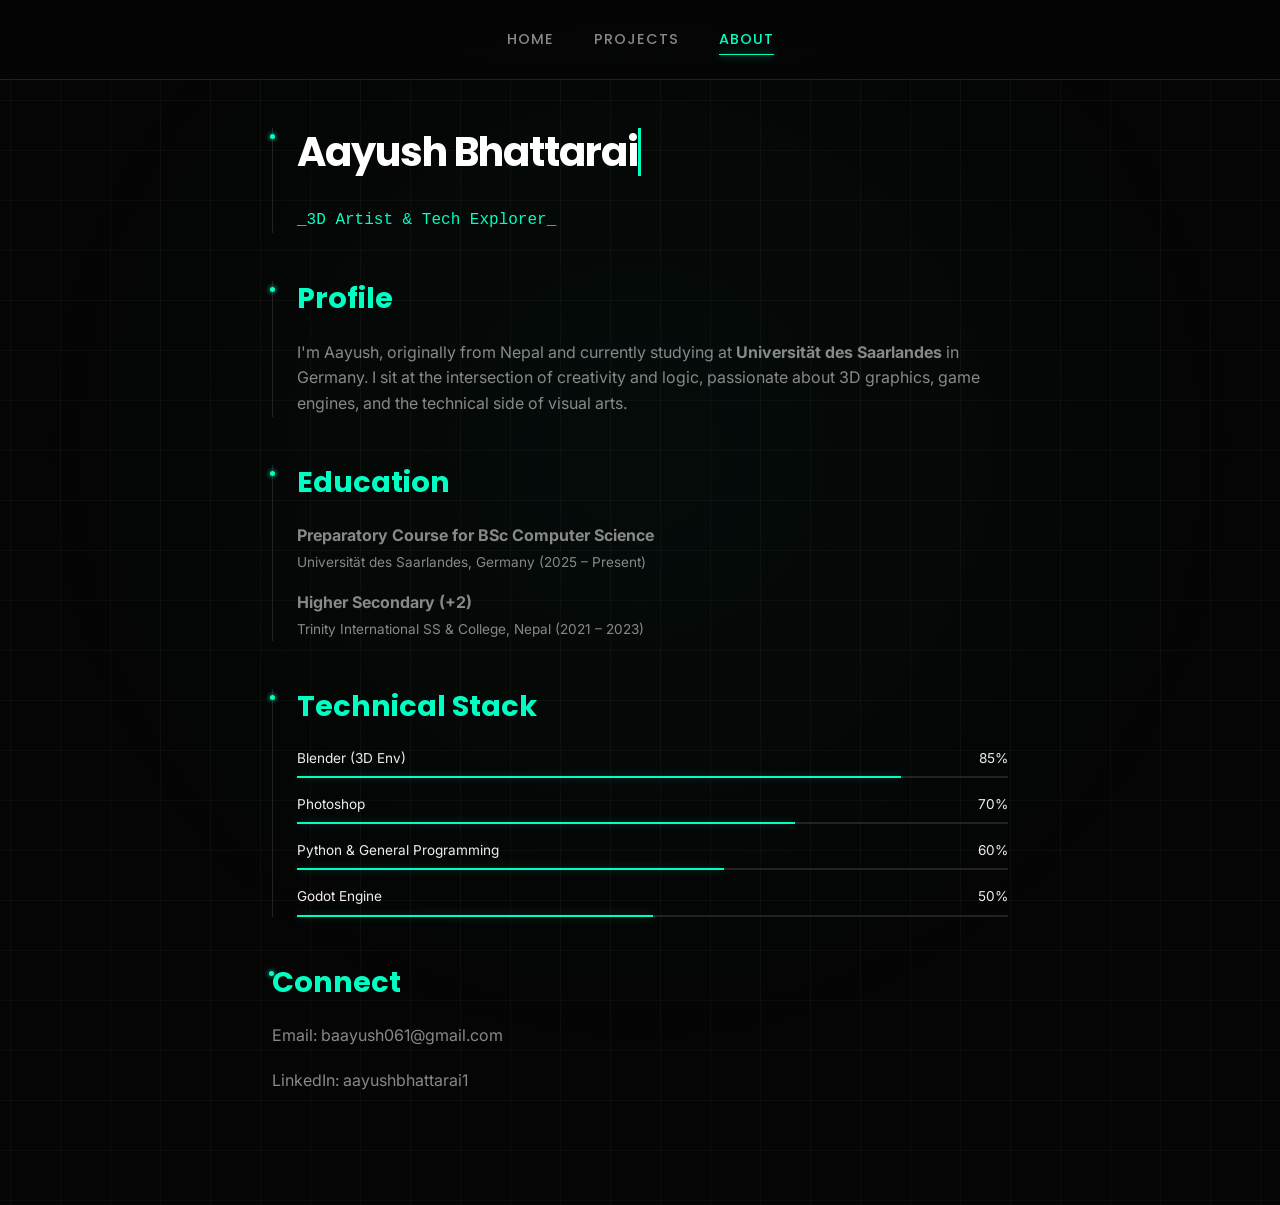
==== commit 65c40c56: "Refactor about.html for improved structure and styles" ====
--- a/about.html
+++ b/about.html
@@ -9,12 +9,19 @@
   <link rel="stylesheet" href="style.css">
   
   <style>
-    /* Slight override for About Page container to handle the top margin */
     .about-container { max-width: 800px; margin: 0 auto; padding: 8rem 2rem 4rem; }
-    .about-section { margin-bottom: 3rem; border-left: 1px solid var(--border); padding-left: 1.5rem; position: relative; opacity: 0; transform: translateY(10px); transition: 0.6s ease; }
+    .about-section { 
+        margin-bottom: 3rem; 
+        border-left: 1px solid var(--border); 
+        padding-left: 1.5rem; 
+        position: relative; 
+        opacity: 0; 
+        transform: translateY(10px); 
+        transition: 0.6s ease; 
+    }
     .about-section.visible { opacity: 1; transform: translateY(0); }
     .about-section::before {
-        content: ''; position: absolute; left: -3px; top: 6px; width: 5px; height: 5px; background: var(--accent); border-radius: 50%;
+        content: ''; position: absolute; left: -3px; top: 6px; width: 5px; height: 5px; background: var(--accent); border-radius: 50%; box-shadow: 0 0 5px var(--accent);
     }
   </style>
 </head>
@@ -28,8 +35,10 @@
 
   <div class="about-container">
     <div class="about-section visible">
-      <h1>Aayush Bhattarai</h1>
-      <p style="color: var(--accent); font-family: monospace;">_3D Artist & Tech Explorer_</p>
+      <div class="typing-wrapper">
+          <h1 class="typing" style="font-size: 2.5rem;">Aayush Bhattarai</h1>
+      </div>
+      <p style="color: var(--accent); font-family: monospace; margin-top: 0.5rem;" class="fade-up delay-1">_3D Artist & Tech Explorer_</p>
     </div>
 
     <div class="about-section">
@@ -49,25 +58,24 @@
       </div>
     </div>
 
-    <div class="about-section">
+    <div class="about-section" id="skills">
       <h2>Technical Stack</h2>
       <div class="skill-item">
         <div class="skill-header"><span>Blender (3D Env)</span><span>85%</span></div>
-        <div class="progress-bg"><div class="progress-fill" style="width: 85%"></div></div>
+        <div class="progress-bg"><div class="progress-fill" data-width="85%"></div></div>
       </div>
       <div class="skill-item">
         <div class="skill-header"><span>Photoshop</span><span>70%</span></div>
-        <div class="progress-bg"><div class="progress-fill" style="width: 70%"></div></div>
+        <div class="progress-bg"><div class="progress-fill" data-width="70%"></div></div>
       </div>
       <div class="skill-item">
         <div class="skill-header"><span>Python & General Programming</span><span>60%</span></div>
-        <div class="progress-bg"><div class="progress-fill" style="width: 60%"></div></div>
+        <div class="progress-bg"><div class="progress-fill" data-width="60%"></div></div>
       </div>
       <div class="skill-item">
         <div class="skill-header"><span>Godot Engine</span><span>50%</span></div>
-        <div class="progress-bg"><div class="progress-fill" style="width: 50%"></div></div>
+        <div class="progress-bg"><div class="progress-fill" data-width="50%"></div></div>
       </div>
-    </section>
     </div>
 
     <div class="about-section" style="border: none; padding-left: 0;">
@@ -80,9 +88,19 @@
   <script>
     const observer = new IntersectionObserver((entries) => {
       entries.forEach(entry => {
-        if (entry.isIntersecting) entry.target.classList.add('visible');
+        if (entry.isIntersecting) {
+            entry.target.classList.add('visible');
+            
+            // Animate progress bars only when visible
+            if(entry.target.id === 'skills') {
+                const bars = entry.target.querySelectorAll('.progress-fill');
+                bars.forEach(bar => {
+                    bar.style.width = bar.getAttribute('data-width');
+                });
+            }
+        }
       });
-    }, { threshold: 0.1 });
+    }, { threshold: 0.2 });
     document.querySelectorAll('.about-section').forEach(el => observer.observe(el));
   </script>
 </body>
--- a/style.css
+++ b/style.css
@@ -27,7 +27,6 @@
 a { text-decoration: none; color: inherit; transition: 0.3s ease; }
 
 /* --- BACKGROUND ANIMATION (SUBTLE) --- */
-/* A fixed background grid that moves very slowly */
 body::before {
   content: "";
   position: fixed;
@@ -61,6 +60,12 @@
   backdrop-filter: blur(12px);
   z-index: 100;
   border-bottom: 1px solid var(--border);
+  animation: slideDown 0.8s ease-out;
+}
+
+@keyframes slideDown {
+    from { transform: translateY(-100%); opacity: 0; }
+    to { transform: translateY(0); opacity: 1; }
 }
 
 nav a {
@@ -75,7 +80,6 @@
 
 nav a:hover, nav a.active { color: var(--accent); }
 
-/* Tiny underline indicator for active state */
 nav a.active::after {
   content: '';
   position: absolute;
@@ -96,7 +100,6 @@
 
 section.visible { opacity: 1; transform: translateY(0); }
 
-/* Typography */
 h1, h2, h3 { font-family: var(--font-head); color: white; line-height: 1.2; }
 h1 { font-size: 3.5rem; font-weight: 700; letter-spacing: -1px; margin-bottom: 1rem; }
 h2 { font-size: 1.8rem; margin-bottom: 1.5rem; color: var(--accent); }
@@ -114,6 +117,8 @@
   border-radius: 4px;
   transition: all 0.3s ease;
   cursor: pointer;
+  position: relative;
+  overflow: hidden;
 }
 
 .btn:hover {
@@ -123,6 +128,14 @@
   box-shadow: 0 4px 12px rgba(0, 255, 195, 0.1);
 }
 
+/* Button Shine Effect */
+.btn::after {
+    content: ''; position: absolute; top: 0; left: -100%; width: 100%; height: 100%;
+    background: linear-gradient(90deg, transparent, rgba(255,255,255,0.05), transparent);
+    transition: 0.5s;
+}
+.btn:hover::after { left: 100%; }
+
 /* --- PROJECT CARDS & MEDIA --- */
 .projects-grid, .grid {
   display: grid;
@@ -135,15 +148,15 @@
   border: 1px solid var(--border);
   border-radius: 6px;
   overflow: hidden;
-  transition: transform 0.3s ease, border-color 0.3s ease;
+  transition: transform 0.3s ease, border-color 0.3s ease, box-shadow 0.3s ease;
 }
 
 .project-card:hover, .media-item:hover {
-  transform: translateY(-4px);
+  transform: translateY(-5px);
   border-color: var(--text-muted);
-}
-
-/* 4:3 Aspect Ratio Enforcement */
+  box-shadow: 0 10px 30px rgba(0,0,0,0.5);
+}
+
 .project-card img,
 .media-item img,
 .media-item video {
@@ -152,16 +165,17 @@
   object-fit: cover;
   display: block;
   filter: grayscale(10%);
-  transition: filter 0.3s;
+  transition: filter 0.3s, transform 0.5s ease;
 }
 
 .project-card:hover img, 
 .media-item:hover img,
 .media-item:hover video { 
-  filter: grayscale(0%); 
-}
-
-.card-info { padding: 1rem; }
+  filter: grayscale(0%);
+  transform: scale(1.05); /* Zoom effect */
+}
+
+.card-info { padding: 1rem; position: relative; z-index: 2; background: var(--card-bg); }
 .card-info p { font-size: 0.9rem; margin: 0; }
 .card-info span { font-size: 0.8rem; }
 
@@ -169,7 +183,7 @@
 
 /* Hero */
 .hero {
-  min-height: 85vh; /* slightly reduced from full viewport */
+  min-height: 85vh; 
   display: flex;
   flex-direction: column;
   justify-content: center;
@@ -190,15 +204,58 @@
 .skill-item { margin-bottom: 1rem; }
 .skill-header { display: flex; justify-content: space-between; font-size: 0.85rem; margin-bottom: 0.4rem; color: var(--text-main); }
 .progress-bg { width: 100%; height: 2px; background: var(--border); position: relative; }
-.progress-fill { height: 100%; background: var(--accent); transition: width 1s ease-out; box-shadow: 0 0 8px rgba(0, 255, 195, 0.3); }
+/* Width transition for animation */
+.progress-fill { height: 100%; background: var(--accent); width: 0; transition: width 1.5s cubic-bezier(0.25, 1, 0.5, 1); box-shadow: 0 0 8px rgba(0, 255, 195, 0.3); }
 
 /* Footer / Contact */
 .contact { text-align: center; border-top: 1px solid var(--border); padding-top: 3rem; margin-top: 1rem; }
-.contact a { color: var(--accent); }
+.contact a { color: var(--accent); transition: 0.3s; }
+.contact a:hover { text-shadow: 0 0 8px var(--accent); }
+
+/* --- ANIMATIONS CLASSES --- */
+
+/* 1. Typewriter Effect */
+.typing-wrapper { display: inline-block; }
+.typing {
+  overflow: hidden;
+  white-space: nowrap;
+  border-right: 3px solid var(--accent);
+  width: 0;
+  animation: typing 2.5s steps(30, end) forwards, blink 0.75s step-end infinite;
+}
+
+@keyframes typing {
+  from { width: 0 }
+  to { width: 100% }
+}
+@keyframes blink {
+  from, to { border-color: transparent }
+  50% { border-color: var(--accent) }
+}
+
+/* 2. Fade In Up */
+.fade-up {
+    opacity: 0;
+    transform: translateY(20px);
+    animation: fadeInUp 0.8s ease forwards;
+}
+
+@keyframes fadeInUp {
+    to { opacity: 1; transform: translateY(0); }
+}
+
+/* Delays */
+.delay-1 { animation-delay: 0.1s; }
+.delay-2 { animation-delay: 0.2s; }
+.delay-3 { animation-delay: 0.3s; }
+.delay-4 { animation-delay: 0.4s; }
 
 /* Responsive */
 @media (max-width: 768px) {
   h1 { font-size: 2.5rem; }
   .hero { align-items: flex-start; text-align: left; }
   nav { gap: 1.5rem; font-size: 0.8rem; }
-}
+  
+  /* Disable complicated typing on mobile if it breaks lines, or adjust width */
+  .typing { white-space: normal; border-right: none; width: auto; animation: none; } 
+}
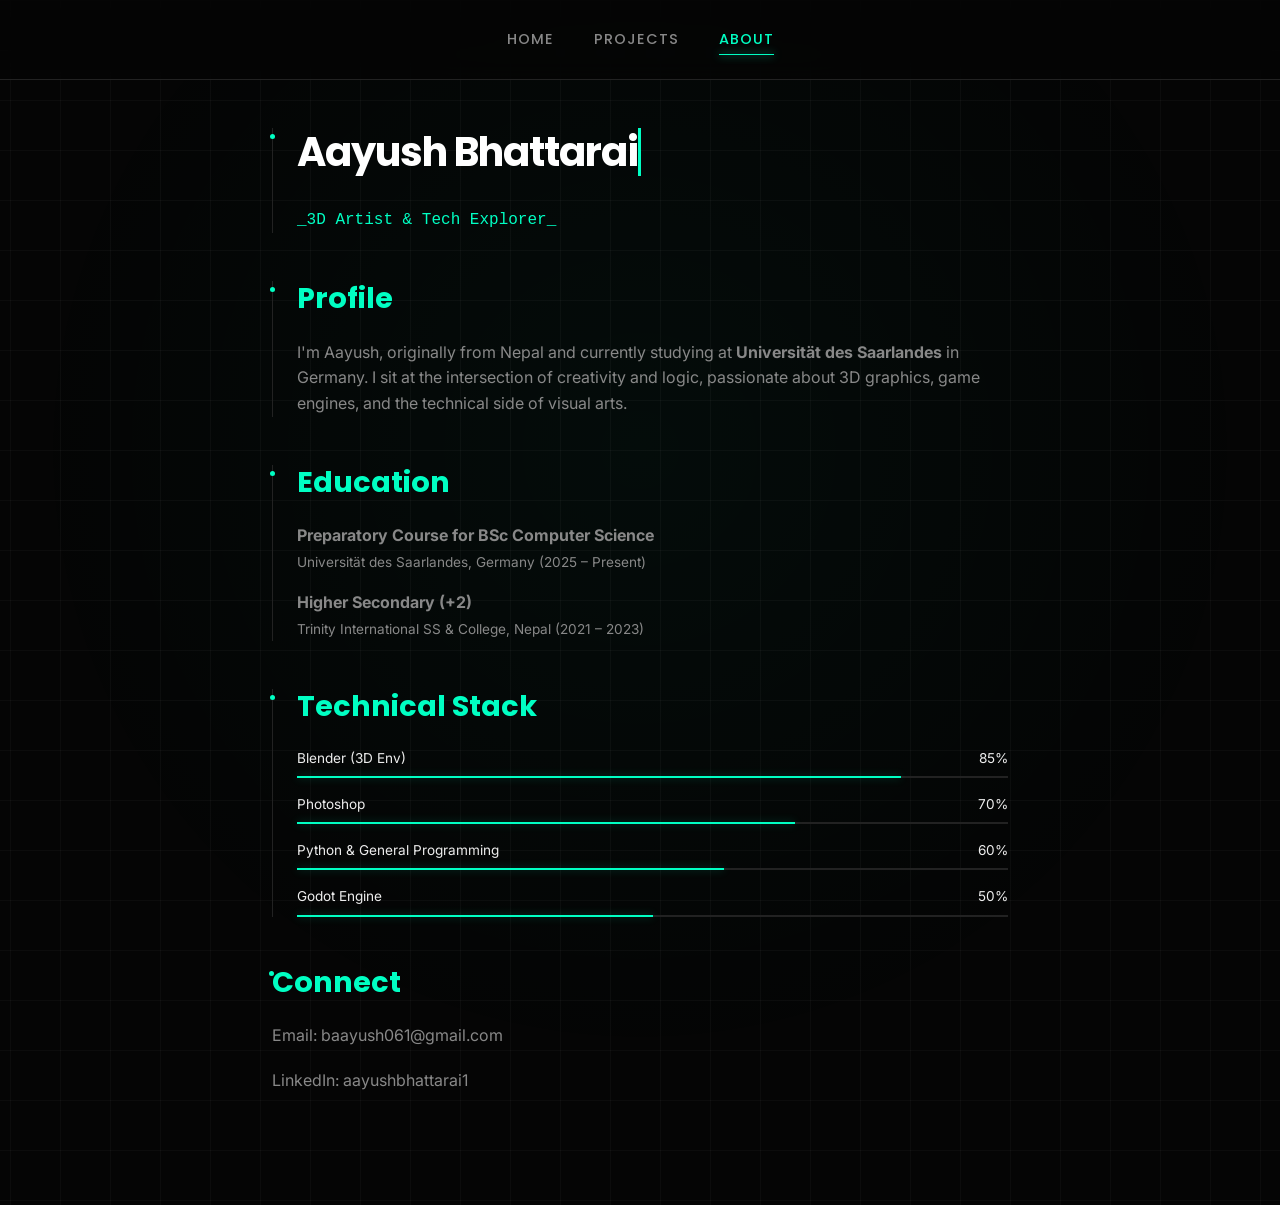
==== commit f1477bf7: "Refactor about.html for improved structure and styles" ====
--- a/about.html
+++ b/about.html
@@ -15,13 +15,9 @@
         border-left: 1px solid var(--border); 
         padding-left: 1.5rem; 
         position: relative; 
-        opacity: 0; 
-        transform: translateY(10px); 
-        transition: 0.6s ease; 
     }
-    .about-section.visible { opacity: 1; transform: translateY(0); }
     .about-section::before {
-        content: ''; position: absolute; left: -3px; top: 6px; width: 5px; height: 5px; background: var(--accent); border-radius: 50%; box-shadow: 0 0 5px var(--accent);
+        content: ''; position: absolute; left: -3px; top: 6px; width: 5px; height: 5px; background: var(--accent); border-radius: 50%;
     }
   </style>
 </head>
@@ -34,19 +30,19 @@
   </nav>
 
   <div class="about-container">
-    <div class="about-section visible">
-      <div class="typing-wrapper">
-          <h1 class="typing" style="font-size: 2.5rem;">Aayush Bhattarai</h1>
+    <div class="about-section scroll-reveal">
+      <div style="display:table">
+          <h1 class="typewriter" style="font-size: 2.5rem;">Aayush Bhattarai</h1>
       </div>
-      <p style="color: var(--accent); font-family: monospace; margin-top: 0.5rem;" class="fade-up delay-1">_3D Artist & Tech Explorer_</p>
+      <p style="color: var(--accent); font-family: monospace; margin-top:0.5rem">_3D Artist & Tech Explorer_</p>
     </div>
 
-    <div class="about-section">
+    <div class="about-section scroll-reveal">
       <h2>Profile</h2>
       <p>I'm Aayush, originally from Nepal and currently studying at <strong>Universität des Saarlandes</strong> in Germany. I sit at the intersection of creativity and logic, passionate about 3D graphics, game engines, and the technical side of visual arts.</p>
     </div>
 
-    <div class="about-section">
+    <div class="about-section scroll-reveal">
       <h2>Education</h2>
       <div style="margin-bottom: 1rem;">
         <p style="margin-bottom: 0;"><strong>Preparatory Course for BSc Computer Science</strong></p>
@@ -58,7 +54,7 @@
       </div>
     </div>
 
-    <div class="about-section" id="skills">
+    <div class="about-section scroll-reveal" id="skills-section">
       <h2>Technical Stack</h2>
       <div class="skill-item">
         <div class="skill-header"><span>Blender (3D Env)</span><span>85%</span></div>
@@ -78,7 +74,7 @@
       </div>
     </div>
 
-    <div class="about-section" style="border: none; padding-left: 0;">
+    <div class="about-section scroll-reveal" style="border: none; padding-left: 0;">
       <h2>Connect</h2>
       <p>Email: <a href="mailto:baayush061@gmail.com">baayush061@gmail.com</a></p>
       <p>LinkedIn: <a href="https://www.linkedin.com/in/aayushbhattarai1/" target="_blank">aayushbhattarai1</a></p>
@@ -91,17 +87,16 @@
         if (entry.isIntersecting) {
             entry.target.classList.add('visible');
             
-            // Animate progress bars only when visible
-            if(entry.target.id === 'skills') {
-                const bars = entry.target.querySelectorAll('.progress-fill');
-                bars.forEach(bar => {
+            // If the skills section is visible, trigger the bars
+            if (entry.target.id === 'skills-section') {
+                entry.target.querySelectorAll('.progress-fill').forEach(bar => {
                     bar.style.width = bar.getAttribute('data-width');
                 });
             }
         }
       });
-    }, { threshold: 0.2 });
-    document.querySelectorAll('.about-section').forEach(el => observer.observe(el));
+    }, { threshold: 0.1 });
+    document.querySelectorAll('.scroll-reveal').forEach(el => observer.observe(el));
   </script>
 </body>
 </html>
--- a/style.css
+++ b/style.css
@@ -9,7 +9,6 @@
   --font-body: 'Inter', sans-serif;
   --font-head: 'Poppins', sans-serif;
   
-  /* Spacing Variables */
   --section-padding: 4rem 2rem;
   --nav-height: 80px;
 }
@@ -21,12 +20,12 @@
   color: var(--text-main);
   font-family: var(--font-body);
   line-height: 1.6;
-  overflow-x: hidden;
+  overflow-x: hidden; /* Prevents scrollbar jumping */
 }
 
 a { text-decoration: none; color: inherit; transition: 0.3s ease; }
 
-/* --- BACKGROUND ANIMATION (SUBTLE) --- */
+/* --- BACKGROUND ANIMATION --- */
 body::before {
   content: "";
   position: fixed;
@@ -60,12 +59,13 @@
   backdrop-filter: blur(12px);
   z-index: 100;
   border-bottom: 1px solid var(--border);
-  animation: slideDown 0.8s ease-out;
+  /* Slide down animation */
+  animation: slideDown 0.8s ease-out forwards;
 }
 
 @keyframes slideDown {
-    from { transform: translateY(-100%); opacity: 0; }
-    to { transform: translateY(0); opacity: 1; }
+  from { transform: translateY(-100%); opacity: 0; }
+  to { transform: translateY(0); opacity: 1; }
 }
 
 nav a {
@@ -93,13 +93,9 @@
   max-width: 1000px;
   margin: 0 auto;
   padding: var(--section-padding);
-  opacity: 0; /* JS Animation init */
-  transform: translateY(20px);
-  transition: opacity 0.8s ease, transform 0.8s ease;
-}
-
-section.visible { opacity: 1; transform: translateY(0); }
-
+}
+
+/* Typography */
 h1, h2, h3 { font-family: var(--font-head); color: white; line-height: 1.2; }
 h1 { font-size: 3.5rem; font-weight: 700; letter-spacing: -1px; margin-bottom: 1rem; }
 h2 { font-size: 1.8rem; margin-bottom: 1.5rem; color: var(--accent); }
@@ -118,7 +114,7 @@
   transition: all 0.3s ease;
   cursor: pointer;
   position: relative;
-  overflow: hidden;
+  overflow: hidden; /* Keeps shine inside */
 }
 
 .btn:hover {
@@ -128,14 +124,6 @@
   box-shadow: 0 4px 12px rgba(0, 255, 195, 0.1);
 }
 
-/* Button Shine Effect */
-.btn::after {
-    content: ''; position: absolute; top: 0; left: -100%; width: 100%; height: 100%;
-    background: linear-gradient(90deg, transparent, rgba(255,255,255,0.05), transparent);
-    transition: 0.5s;
-}
-.btn:hover::after { left: 100%; }
-
 /* --- PROJECT CARDS & MEDIA --- */
 .projects-grid, .grid {
   display: grid;
@@ -148,13 +136,15 @@
   border: 1px solid var(--border);
   border-radius: 6px;
   overflow: hidden;
-  transition: transform 0.3s ease, border-color 0.3s ease, box-shadow 0.3s ease;
+  transition: transform 0.3s ease, border-color 0.3s ease;
+  /* Ensure no pixel gaps */
+  display: flex; 
+  flex-direction: column;
 }
 
 .project-card:hover, .media-item:hover {
-  transform: translateY(-5px);
+  transform: translateY(-4px);
   border-color: var(--text-muted);
-  box-shadow: 0 10px 30px rgba(0,0,0,0.5);
 }
 
 .project-card img,
@@ -163,21 +153,66 @@
   width: 100%;
   aspect-ratio: 4/3; 
   object-fit: cover;
-  display: block;
+  display: block; /* Fixes gap at bottom of div */
   filter: grayscale(10%);
-  transition: filter 0.3s, transform 0.5s ease;
+  transition: filter 0.3s ease, transform 0.5s ease;
 }
 
 .project-card:hover img, 
 .media-item:hover img,
 .media-item:hover video { 
   filter: grayscale(0%);
-  transform: scale(1.05); /* Zoom effect */
+  transform: scale(1.03); /* Very subtle zoom */
 }
 
 .card-info { padding: 1rem; position: relative; z-index: 2; background: var(--card-bg); }
 .card-info p { font-size: 0.9rem; margin: 0; }
 .card-info span { font-size: 0.8rem; }
+
+/* --- ANIMATION UTILITIES --- */
+
+/* Reveal Animation Class (JS Triggers this) */
+.scroll-reveal {
+  opacity: 0;
+  transform: translateY(30px);
+  transition: opacity 0.8s ease-out, transform 0.8s ease-out;
+}
+.scroll-reveal.visible {
+  opacity: 1;
+  transform: translateY(0);
+}
+
+/* Typewriter Cursor Effect */
+.typewriter {
+  display: inline-block;
+  overflow: hidden;
+  white-space: nowrap;
+  border-right: 3px solid var(--accent); /* The cursor */
+  width: 0;
+  animation: typing 2s steps(30, end) forwards, blink 0.8s step-end infinite;
+}
+
+@keyframes typing {
+  from { width: 0; }
+  to { width: 100%; }
+}
+
+@keyframes blink {
+  0%, 100% { border-color: transparent; }
+  50% { border-color: var(--accent); }
+}
+
+/* Skill Bar Animation */
+.skill-item { margin-bottom: 1rem; }
+.skill-header { display: flex; justify-content: space-between; font-size: 0.85rem; margin-bottom: 0.4rem; color: var(--text-main); }
+.progress-bg { width: 100%; height: 2px; background: var(--border); position: relative; }
+.progress-fill { 
+    height: 100%; 
+    background: var(--accent); 
+    width: 0; /* Start at 0 */
+    transition: width 1.5s cubic-bezier(0.22, 1, 0.36, 1);
+    box-shadow: 0 0 8px rgba(0, 255, 195, 0.3); 
+}
 
 /* --- PAGE SPECIFIC --- */
 
@@ -200,55 +235,9 @@
   border: none;
 }
 
-/* Skills (About Page) */
-.skill-item { margin-bottom: 1rem; }
-.skill-header { display: flex; justify-content: space-between; font-size: 0.85rem; margin-bottom: 0.4rem; color: var(--text-main); }
-.progress-bg { width: 100%; height: 2px; background: var(--border); position: relative; }
-/* Width transition for animation */
-.progress-fill { height: 100%; background: var(--accent); width: 0; transition: width 1.5s cubic-bezier(0.25, 1, 0.5, 1); box-shadow: 0 0 8px rgba(0, 255, 195, 0.3); }
-
-/* Footer / Contact */
+/* Footer */
 .contact { text-align: center; border-top: 1px solid var(--border); padding-top: 3rem; margin-top: 1rem; }
-.contact a { color: var(--accent); transition: 0.3s; }
-.contact a:hover { text-shadow: 0 0 8px var(--accent); }
-
-/* --- ANIMATIONS CLASSES --- */
-
-/* 1. Typewriter Effect */
-.typing-wrapper { display: inline-block; }
-.typing {
-  overflow: hidden;
-  white-space: nowrap;
-  border-right: 3px solid var(--accent);
-  width: 0;
-  animation: typing 2.5s steps(30, end) forwards, blink 0.75s step-end infinite;
-}
-
-@keyframes typing {
-  from { width: 0 }
-  to { width: 100% }
-}
-@keyframes blink {
-  from, to { border-color: transparent }
-  50% { border-color: var(--accent) }
-}
-
-/* 2. Fade In Up */
-.fade-up {
-    opacity: 0;
-    transform: translateY(20px);
-    animation: fadeInUp 0.8s ease forwards;
-}
-
-@keyframes fadeInUp {
-    to { opacity: 1; transform: translateY(0); }
-}
-
-/* Delays */
-.delay-1 { animation-delay: 0.1s; }
-.delay-2 { animation-delay: 0.2s; }
-.delay-3 { animation-delay: 0.3s; }
-.delay-4 { animation-delay: 0.4s; }
+.contact a { color: var(--accent); }
 
 /* Responsive */
 @media (max-width: 768px) {
@@ -256,6 +245,15 @@
   .hero { align-items: flex-start; text-align: left; }
   nav { gap: 1.5rem; font-size: 0.8rem; }
   
-  /* Disable complicated typing on mobile if it breaks lines, or adjust width */
-  .typing { white-space: normal; border-right: none; width: auto; animation: none; } 
-}
+  /* Reset typewriter on mobile to prevent layout breaking */
+  .typewriter { 
+      white-space: normal; 
+      border-right: none; 
+      width: auto; 
+      animation: none; 
+      opacity: 0;
+      animation: fadeInSimple 1s forwards;
+  }
+}
+
+@keyframes fadeInSimple { to { opacity: 1; } }
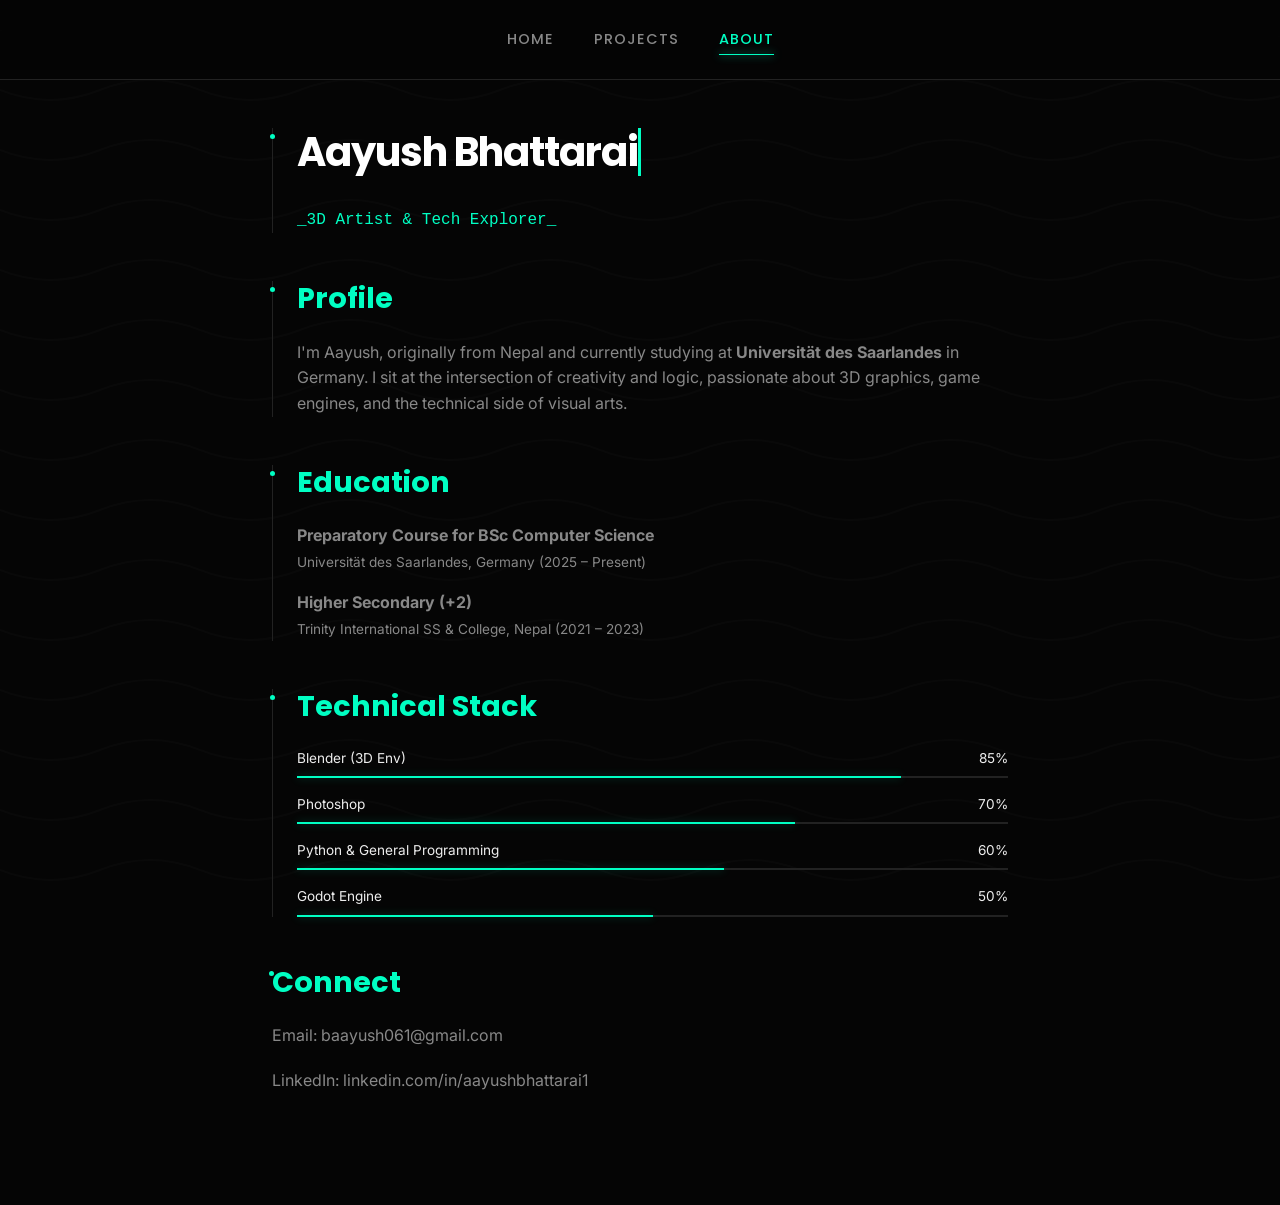
==== commit a5f7ca84: "Update LinkedIn link text and remove comment" ====
--- a/about.html
+++ b/about.html
@@ -77,7 +77,7 @@
     <div class="about-section scroll-reveal" style="border: none; padding-left: 0;">
       <h2>Connect</h2>
       <p>Email: <a href="mailto:baayush061@gmail.com">baayush061@gmail.com</a></p>
-      <p>LinkedIn: <a href="https://www.linkedin.com/in/aayushbhattarai1/" target="_blank">aayushbhattarai1</a></p>
+      <p>LinkedIn: <a href="https://www.linkedin.com/in/aayushbhattarai1/" target="_blank">linkedin.com/in/aayushbhattarai1</a></p>
     </div>
   </div>
 
@@ -86,8 +86,6 @@
       entries.forEach(entry => {
         if (entry.isIntersecting) {
             entry.target.classList.add('visible');
-            
-            // If the skills section is visible, trigger the bars
             if (entry.target.id === 'skills-section') {
                 entry.target.querySelectorAll('.progress-fill').forEach(bar => {
                     bar.style.width = bar.getAttribute('data-width');
--- a/style.css
+++ b/style.css
@@ -20,30 +20,31 @@
   color: var(--text-main);
   font-family: var(--font-body);
   line-height: 1.6;
-  overflow-x: hidden; /* Prevents scrollbar jumping */
+  overflow-x: hidden;
 }
 
 a { text-decoration: none; color: inherit; transition: 0.3s ease; }
 
-/* --- BACKGROUND ANIMATION --- */
+/* --- BACKGROUND ANIMATION (WAVY LINES) --- */
 body::before {
   content: "";
   position: fixed;
-  top: -50%; left: -50%; width: 200%; height: 200%;
-  background-image: 
-    radial-gradient(circle at center, rgba(0, 255, 195, 0.03) 0%, transparent 40%),
-    linear-gradient(rgba(255, 255, 255, 0.03) 1px, transparent 1px),
-    linear-gradient(90deg, rgba(255, 255, 255, 0.03) 1px, transparent 1px);
-  background-size: 100% 100%, 50px 50px, 50px 50px;
+  top: 0; left: 0; width: 200%; height: 100%;
+  
+  /* SVG Wave Pattern Data URI */
+  background-image: url("data:image/svg+xml,%3Csvg xmlns='http://www.w3.org/2000/svg' width='200' height='40' viewBox='0 0 200 40'%3E%3Cpath d='M0 20 Q 50 40 100 20 T 200 20' fill='none' stroke='rgba(255,255,255,0.03)' stroke-width='2'/%3E%3C/svg%3E");
+  
+  background-size: 200px 60px; /* Adjust spacing of waves */
   z-index: -1;
   pointer-events: none;
-  animation: bg-drift 60s linear infinite;
-}
-
-@keyframes bg-drift {
-  0% { transform: translate(0, 0); }
-  50% { transform: translate(-20px, -20px); }
-  100% { transform: translate(0, 0); }
+  opacity: 0.6;
+  animation: waveFlow 30s linear infinite;
+}
+
+@keyframes waveFlow {
+  0% { transform: translateX(0) translateY(0); }
+  50% { transform: translateX(-50px) translateY(-20px); }
+  100% { transform: translateX(0) translateY(0); }
 }
 
 /* --- NAVIGATION --- */
@@ -59,7 +60,6 @@
   backdrop-filter: blur(12px);
   z-index: 100;
   border-bottom: 1px solid var(--border);
-  /* Slide down animation */
   animation: slideDown 0.8s ease-out forwards;
 }
 
@@ -95,7 +95,6 @@
   padding: var(--section-padding);
 }
 
-/* Typography */
 h1, h2, h3 { font-family: var(--font-head); color: white; line-height: 1.2; }
 h1 { font-size: 3.5rem; font-weight: 700; letter-spacing: -1px; margin-bottom: 1rem; }
 h2 { font-size: 1.8rem; margin-bottom: 1.5rem; color: var(--accent); }
@@ -114,7 +113,7 @@
   transition: all 0.3s ease;
   cursor: pointer;
   position: relative;
-  overflow: hidden; /* Keeps shine inside */
+  overflow: hidden;
 }
 
 .btn:hover {
@@ -137,7 +136,6 @@
   border-radius: 6px;
   overflow: hidden;
   transition: transform 0.3s ease, border-color 0.3s ease;
-  /* Ensure no pixel gaps */
   display: flex; 
   flex-direction: column;
 }
@@ -153,7 +151,7 @@
   width: 100%;
   aspect-ratio: 4/3; 
   object-fit: cover;
-  display: block; /* Fixes gap at bottom of div */
+  display: block; 
   filter: grayscale(10%);
   transition: filter 0.3s ease, transform 0.5s ease;
 }
@@ -162,7 +160,7 @@
 .media-item:hover img,
 .media-item:hover video { 
   filter: grayscale(0%);
-  transform: scale(1.03); /* Very subtle zoom */
+  transform: scale(1.03); 
 }
 
 .card-info { padding: 1rem; position: relative; z-index: 2; background: var(--card-bg); }
@@ -171,7 +169,7 @@
 
 /* --- ANIMATION UTILITIES --- */
 
-/* Reveal Animation Class (JS Triggers this) */
+/* Reveal Animation */
 .scroll-reveal {
   opacity: 0;
   transform: translateY(30px);
@@ -182,12 +180,12 @@
   transform: translateY(0);
 }
 
-/* Typewriter Cursor Effect */
+/* Typewriter */
 .typewriter {
   display: inline-block;
   overflow: hidden;
   white-space: nowrap;
-  border-right: 3px solid var(--accent); /* The cursor */
+  border-right: 3px solid var(--accent);
   width: 0;
   animation: typing 2s steps(30, end) forwards, blink 0.8s step-end infinite;
 }
@@ -196,27 +194,24 @@
   from { width: 0; }
   to { width: 100%; }
 }
-
 @keyframes blink {
   0%, 100% { border-color: transparent; }
   50% { border-color: var(--accent); }
 }
 
-/* Skill Bar Animation */
+/* Skill Bar */
 .skill-item { margin-bottom: 1rem; }
 .skill-header { display: flex; justify-content: space-between; font-size: 0.85rem; margin-bottom: 0.4rem; color: var(--text-main); }
 .progress-bg { width: 100%; height: 2px; background: var(--border); position: relative; }
 .progress-fill { 
     height: 100%; 
     background: var(--accent); 
-    width: 0; /* Start at 0 */
+    width: 0; 
     transition: width 1.5s cubic-bezier(0.22, 1, 0.36, 1);
     box-shadow: 0 0 8px rgba(0, 255, 195, 0.3); 
 }
 
 /* --- PAGE SPECIFIC --- */
-
-/* Hero */
 .hero {
   min-height: 85vh; 
   display: flex;
@@ -225,7 +220,6 @@
   padding-top: var(--nav-height); 
 }
 
-/* Quote */
 blockquote {
   font-size: 1.4rem;
   font-family: var(--font-head);
@@ -235,25 +229,19 @@
   border: none;
 }
 
-/* Footer */
 .contact { text-align: center; border-top: 1px solid var(--border); padding-top: 3rem; margin-top: 1rem; }
-.contact a { color: var(--accent); }
-
-/* Responsive */
+.contact a { color: var(--accent); display: inline-block; margin: 0 10px; }
+
 @media (max-width: 768px) {
   h1 { font-size: 2.5rem; }
   .hero { align-items: flex-start; text-align: left; }
   nav { gap: 1.5rem; font-size: 0.8rem; }
-  
-  /* Reset typewriter on mobile to prevent layout breaking */
   .typewriter { 
       white-space: normal; 
       border-right: none; 
       width: auto; 
-      animation: none; 
+      animation: fadeInSimple 1s forwards;
       opacity: 0;
-      animation: fadeInSimple 1s forwards;
   }
 }
-
 @keyframes fadeInSimple { to { opacity: 1; } }
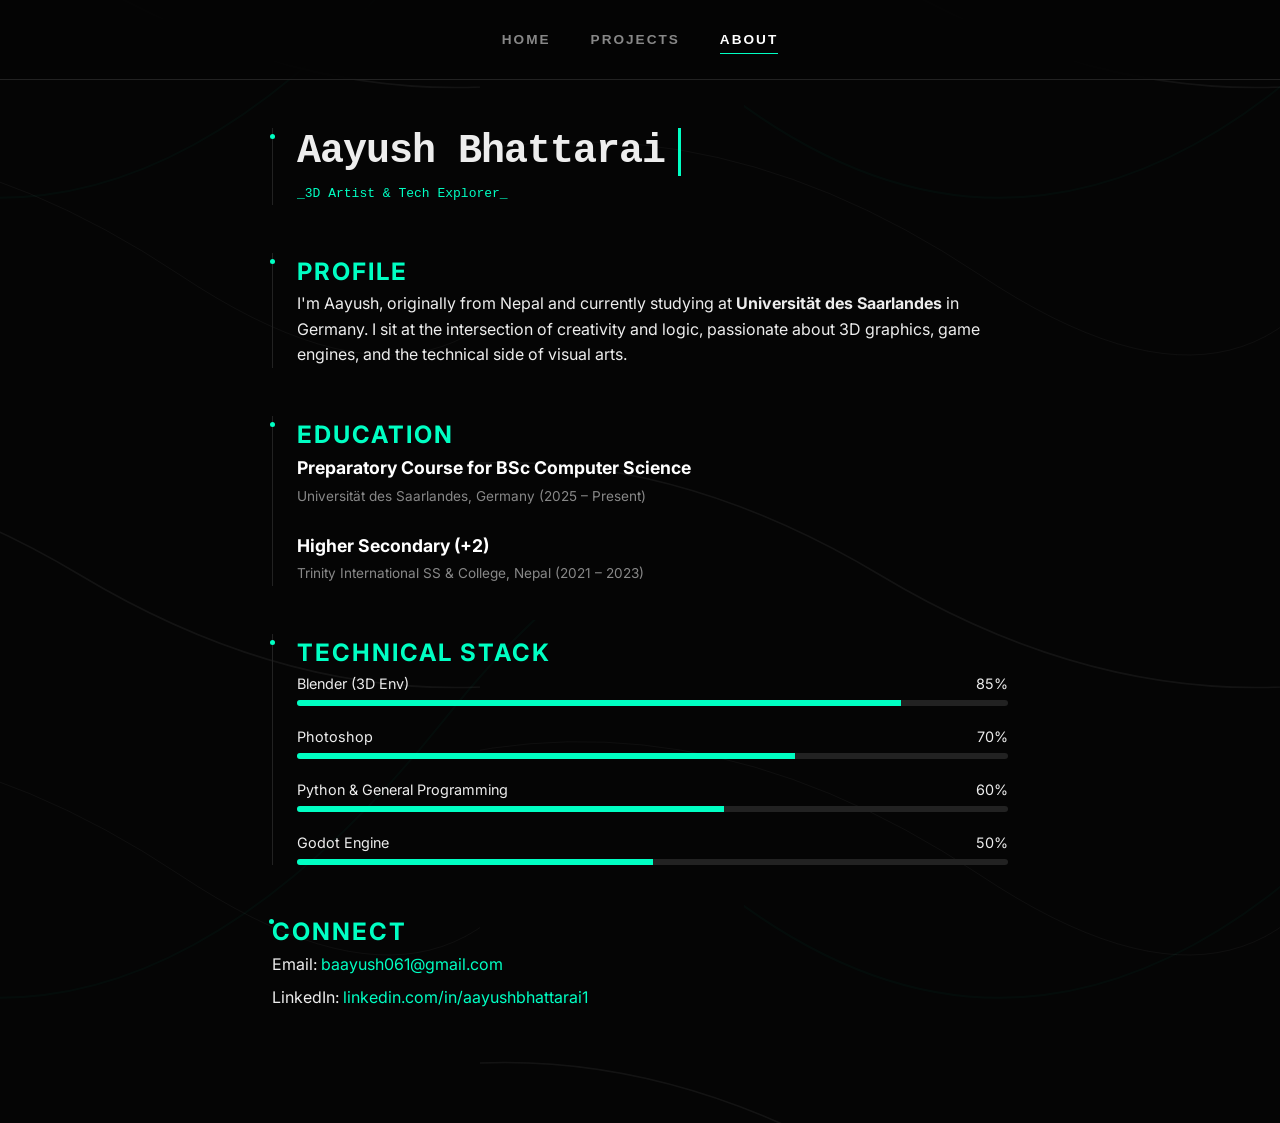
==== commit b519586e: "Refactor about.html for layout and styling updates" ====
--- a/about.html
+++ b/about.html
@@ -19,6 +19,10 @@
     .about-section::before {
         content: ''; position: absolute; left: -3px; top: 6px; width: 5px; height: 5px; background: var(--accent); border-radius: 50%;
     }
+    .skill-item { margin-bottom: 1.2rem; }
+    .skill-header { display: flex; justify-content: space-between; margin-bottom: 0.3rem; font-size: 0.9rem; }
+    .progress-bg { width: 100%; height: 6px; background: #222; border-radius: 3px; overflow: hidden; }
+    .progress-fill { height: 100%; background: var(--accent); width: 0; transition: width 1.5s cubic-bezier(0.16, 1, 0.3, 1); }
   </style>
 </head>
 <body>
@@ -31,8 +35,8 @@
 
   <div class="about-container">
     <div class="about-section scroll-reveal">
-      <div style="display:table">
-          <h1 class="typewriter" style="font-size: 2.5rem;">Aayush Bhattarai</h1>
+      <div style="display: flex; align-items: center;">
+          <h1 class="typewriter type-about" style="font-size: 2.5rem; margin-bottom: 0;">Aayush Bhattarai</h1>
       </div>
       <p style="color: var(--accent); font-family: monospace; margin-top:0.5rem">_3D Artist & Tech Explorer_</p>
     </div>
@@ -44,12 +48,12 @@
 
     <div class="about-section scroll-reveal">
       <h2>Education</h2>
-      <div style="margin-bottom: 1rem;">
-        <p style="margin-bottom: 0;"><strong>Preparatory Course for BSc Computer Science</strong></p>
+      <div style="margin-bottom: 1.5rem;">
+        <p style="margin-bottom: 0; font-size: 1.1rem; color: #fff;"><strong>Preparatory Course for BSc Computer Science</strong></p>
         <span style="font-size: 0.85rem; color: var(--text-muted);">Universität des Saarlandes, Germany (2025 – Present)</span>
       </div>
       <div>
-        <p style="margin-bottom: 0;"><strong>Higher Secondary (+2)</strong></p>
+        <p style="margin-bottom: 0; font-size: 1.1rem; color: #fff;"><strong>Higher Secondary (+2)</strong></p>
         <span style="font-size: 0.85rem; color: var(--text-muted);">Trinity International SS & College, Nepal (2021 – 2023)</span>
       </div>
     </div>
@@ -76,8 +80,8 @@
 
     <div class="about-section scroll-reveal" style="border: none; padding-left: 0;">
       <h2>Connect</h2>
-      <p>Email: <a href="mailto:baayush061@gmail.com">baayush061@gmail.com</a></p>
-      <p>LinkedIn: <a href="https://www.linkedin.com/in/aayushbhattarai1/" target="_blank">linkedin.com/in/aayushbhattarai1</a></p>
+      <p style="margin-bottom: 0.5rem;">Email: <a href="mailto:baayush061@gmail.com" style="color: var(--accent);">baayush061@gmail.com</a></p>
+      <p>LinkedIn: <a href="https://www.linkedin.com/in/aayushbhattarai1/" target="_blank" style="color: var(--accent);">linkedin.com/in/aayushbhattarai1</a></p>
     </div>
   </div>
 
--- a/style.css
+++ b/style.css
@@ -8,43 +8,105 @@
   --border: #222222;
   --font-body: 'Inter', sans-serif;
   --font-head: 'Poppins', sans-serif;
+  --font-mono: 'Courier New', Courier, monospace; /* Added for typewriter */
   
   --section-padding: 4rem 2rem;
   --nav-height: 80px;
 }
 
 * { box-sizing: border-box; margin: 0; padding: 0; }
+
+html, body {
+  width: 100%;
+  overflow-x: hidden; /* FIX: Prevents layout breaking on the right */
+}
 
 body {
   background-color: var(--bg-color);
   color: var(--text-main);
   font-family: var(--font-body);
   line-height: 1.6;
-  overflow-x: hidden;
+  position: relative;
+  min-height: 100vh;
 }
 
 a { text-decoration: none; color: inherit; transition: 0.3s ease; }
 
-/* --- BACKGROUND ANIMATION (WAVY LINES) --- */
+/* --- 1. DYNAMIC FLOWING WAVES (Background Animation) --- */
 body::before {
   content: "";
   position: fixed;
-  top: 0; left: 0; width: 200%; height: 100%;
-  
-  /* SVG Wave Pattern Data URI */
-  background-image: url("data:image/svg+xml,%3Csvg xmlns='http://www.w3.org/2000/svg' width='200' height='40' viewBox='0 0 200 40'%3E%3Cpath d='M0 20 Q 50 40 100 20 T 200 20' fill='none' stroke='rgba(255,255,255,0.03)' stroke-width='2'/%3E%3C/svg%3E");
-  
-  background-size: 200px 60px; /* Adjust spacing of waves */
+  top: -25%; left: -25%;
+  width: 150%; height: 150%;
+  background-image: url("data:image/svg+xml,%3Csvg xmlns='http://www.w3.org/2000/svg' width='800' height='600' viewBox='0 0 800 600'%3E%3Cpath d='M-100 100 Q 150 50 400 200 T 900 300' fill='none' stroke='rgba(255,255,255,0.06)' stroke-width='1.5'/%3E%3Cpath d='M-100 400 Q 200 300 500 500 T 900 400' fill='none' stroke='rgba(255,255,255,0.04)' stroke-width='1'/%3E%3C/svg%3E");
+  background-size: 800px 600px;
+  z-index: -2;
+  pointer-events: none;
+  animation: flowAndFade 25s linear infinite;
+}
+
+body::after {
+  content: "";
+  position: fixed;
+  top: -20%; left: -20%;
+  width: 140%; height: 140%;
+  background-image: url("data:image/svg+xml,%3Csvg xmlns='http://www.w3.org/2000/svg' width='1000' height='800' viewBox='0 0 1000 800'%3E%3Cpath d='M-100 200 Q 300 600 700 100 T 1100 500' fill='none' stroke='rgba(0,255,195,0.03)' stroke-width='2'/%3E%3C/svg%3E");
+  background-size: 1000px 800px;
   z-index: -1;
   pointer-events: none;
-  opacity: 0.6;
-  animation: waveFlow 30s linear infinite;
-}
-
-@keyframes waveFlow {
-  0% { transform: translateX(0) translateY(0); }
-  50% { transform: translateX(-50px) translateY(-20px); }
-  100% { transform: translateX(0) translateY(0); }
+  animation: flowAndFade 35s linear infinite reverse;
+}
+
+@keyframes flowAndFade {
+  0% { transform: rotate(-15deg) translate(0, 0); opacity: 0; }
+  10% { opacity: 1; }
+  90% { opacity: 1; }
+  100% { transform: rotate(-15deg) translate(-400px, 300px); opacity: 0; }
+}
+
+/* --- 2. LAYOUT ADJUSTMENTS --- */
+.hero {
+  min-height: 90vh;
+  display: flex;
+  flex-direction: column;
+  justify-content: center;
+  padding-top: var(--nav-height); 
+}
+
+/* --- 3. TYPING ANIMATION (FIXED) --- */
+.typewriter {
+  display: inline-block;
+  overflow: hidden;
+  white-space: nowrap;
+  border-right: 3px solid var(--accent);
+  font-family: var(--font-mono); /* FIX: Monospace is required for alignment */
+  width: 0;
+  vertical-align: bottom;
+}
+
+/* Animation for Home Page (17 chars: "Aayush Bhattarai.") */
+.type-home {
+  animation: typing-home 2s steps(17, end) forwards, blink 0.8s step-end infinite;
+}
+
+/* Animation for About Page (16 chars: "Aayush Bhattarai") */
+.type-about {
+  animation: typing-about 2s steps(16, end) forwards, blink 0.8s step-end infinite;
+}
+
+@keyframes typing-home { 
+  from { width: 0; } 
+  to { width: 17ch; } 
+}
+
+@keyframes typing-about { 
+  from { width: 0; } 
+  to { width: 16ch; } 
+}
+
+@keyframes blink { 
+  0%, 100% { border-color: transparent; } 
+  50% { border-color: var(--accent); } 
 }
 
 /* --- NAVIGATION --- */
@@ -57,50 +119,31 @@
   align-items: center;
   gap: 2.5rem;
   background: rgba(5, 5, 5, 0.85);
-  backdrop-filter: blur(12px);
+  backdrop-filter: blur(15px);
   z-index: 100;
   border-bottom: 1px solid var(--border);
-  animation: slideDown 0.8s ease-out forwards;
-}
-
-@keyframes slideDown {
-  from { transform: translateY(-100%); opacity: 0; }
-  to { transform: translateY(0); opacity: 1; }
 }
 
 nav a {
   font-family: var(--font-head);
-  font-size: 0.9rem;
+  font-size: 0.85rem;
   text-transform: uppercase;
-  letter-spacing: 1px;
+  letter-spacing: 2px;
   color: var(--text-muted);
-  font-weight: 500;
+  font-weight: 600;
   position: relative;
 }
 
-nav a:hover, nav a.active { color: var(--accent); }
+nav a:hover, nav a.active { color: #fff; }
 
 nav a.active::after {
   content: '';
   position: absolute;
   bottom: -4px; left: 0; width: 100%; height: 1px;
   background: var(--accent);
-  box-shadow: 0 0 8px var(--accent);
-}
-
-/* --- LAYOUT UTILS --- */
-section {
-  max-width: 1000px;
-  margin: 0 auto;
-  padding: var(--section-padding);
-}
-
-h1, h2, h3 { font-family: var(--font-head); color: white; line-height: 1.2; }
-h1 { font-size: 3.5rem; font-weight: 700; letter-spacing: -1px; margin-bottom: 1rem; }
-h2 { font-size: 1.8rem; margin-bottom: 1.5rem; color: var(--accent); }
-p { color: var(--text-muted); font-size: 1rem; margin-bottom: 1.2rem; }
-
-/* Buttons */
+}
+
+/* --- BUTTONS --- */
 .btn {
   display: inline-block;
   padding: 0.8rem 1.8rem;
@@ -112,136 +155,79 @@
   border-radius: 4px;
   transition: all 0.3s ease;
   cursor: pointer;
-  position: relative;
-  overflow: hidden;
 }
 
 .btn:hover {
   border-color: var(--accent);
   color: var(--accent);
   transform: translateY(-2px);
-  box-shadow: 0 4px 12px rgba(0, 255, 195, 0.1);
-}
-
-/* --- PROJECT CARDS & MEDIA --- */
-.projects-grid, .grid {
+}
+
+/* --- LAYOUT & TYPOGRAPHY --- */
+section {
+  max-width: 1000px;
+  margin: 0 auto;
+  padding: var(--section-padding);
+}
+
+h1 { font-size: 3.5rem; font-weight: 700; letter-spacing: -1px; margin-bottom: 1rem; line-height: 1.2; }
+h2 { font-size: 1.5rem; text-transform: uppercase; letter-spacing: 2px; color: var(--accent); }
+
+/* --- PROJECT CARDS --- */
+.projects-grid {
   display: grid;
-  grid-template-columns: repeat(auto-fit, minmax(280px, 1fr));
-  gap: 1.5rem;
-}
-
-.project-card, .media-item {
+  grid-template-columns: repeat(auto-fit, minmax(300px, 1fr));
+  gap: 2rem;
+}
+
+.project-card {
+  background: rgba(255, 255, 255, 0.02);
+  border: 1px solid var(--border);
+  transition: all 0.5s cubic-bezier(0.23, 1, 0.32, 1);
+  overflow: hidden;
+  display: flex;
+  flex-direction: column;
+}
+
+.project-card:hover {
+  transform: translateY(-10px);
+  border-color: rgba(255, 255, 255, 0.2);
+}
+
+.project-card img {
+  width: 100%;
+  aspect-ratio: 16/10;
+  object-fit: cover;
+  filter: grayscale(100%);
+  transition: 0.6s ease;
+}
+
+.card-info {
+  padding: 1.5rem;
   background: var(--card-bg);
-  border: 1px solid var(--border);
-  border-radius: 6px;
-  overflow: hidden;
-  transition: transform 0.3s ease, border-color 0.3s ease;
-  display: flex; 
-  flex-direction: column;
-}
-
-.project-card:hover, .media-item:hover {
-  transform: translateY(-4px);
-  border-color: var(--text-muted);
-}
-
-.project-card img,
-.media-item img,
-.media-item video {
-  width: 100%;
-  aspect-ratio: 4/3; 
-  object-fit: cover;
-  display: block; 
-  filter: grayscale(10%);
-  transition: filter 0.3s ease, transform 0.5s ease;
-}
-
-.project-card:hover img, 
-.media-item:hover img,
-.media-item:hover video { 
-  filter: grayscale(0%);
-  transform: scale(1.03); 
-}
-
-.card-info { padding: 1rem; position: relative; z-index: 2; background: var(--card-bg); }
-.card-info p { font-size: 0.9rem; margin: 0; }
-.card-info span { font-size: 0.8rem; }
-
-/* --- ANIMATION UTILITIES --- */
-
-/* Reveal Animation */
+  border-top: 1px solid var(--border);
+}
+
+.card-info p { margin-bottom: 0.25rem; font-family: var(--font-head); font-size: 1.1rem; }
+.card-info span { font-size: 0.85rem; color: var(--text-muted); }
+
+.project-card:hover img { filter: grayscale(0%); }
+
+/* --- ANIMATIONS --- */
 .scroll-reveal {
   opacity: 0;
   transform: translateY(30px);
-  transition: opacity 0.8s ease-out, transform 0.8s ease-out;
-}
+  transition: all 1s ease;
+}
+
 .scroll-reveal.visible {
   opacity: 1;
   transform: translateY(0);
 }
 
-/* Typewriter */
-.typewriter {
-  display: inline-block;
-  overflow: hidden;
-  white-space: nowrap;
-  border-right: 3px solid var(--accent);
-  width: 0;
-  animation: typing 2s steps(30, end) forwards, blink 0.8s step-end infinite;
-}
-
-@keyframes typing {
-  from { width: 0; }
-  to { width: 100%; }
-}
-@keyframes blink {
-  0%, 100% { border-color: transparent; }
-  50% { border-color: var(--accent); }
-}
-
-/* Skill Bar */
-.skill-item { margin-bottom: 1rem; }
-.skill-header { display: flex; justify-content: space-between; font-size: 0.85rem; margin-bottom: 0.4rem; color: var(--text-main); }
-.progress-bg { width: 100%; height: 2px; background: var(--border); position: relative; }
-.progress-fill { 
-    height: 100%; 
-    background: var(--accent); 
-    width: 0; 
-    transition: width 1.5s cubic-bezier(0.22, 1, 0.36, 1);
-    box-shadow: 0 0 8px rgba(0, 255, 195, 0.3); 
-}
-
-/* --- PAGE SPECIFIC --- */
-.hero {
-  min-height: 85vh; 
-  display: flex;
-  flex-direction: column;
-  justify-content: center;
-  padding-top: var(--nav-height); 
-}
-
-blockquote {
-  font-size: 1.4rem;
-  font-family: var(--font-head);
-  color: white;
-  text-align: center;
-  padding: 2rem 0;
-  border: none;
-}
-
-.contact { text-align: center; border-top: 1px solid var(--border); padding-top: 3rem; margin-top: 1rem; }
-.contact a { color: var(--accent); display: inline-block; margin: 0 10px; }
-
+/* --- RESPONSIVE --- */
 @media (max-width: 768px) {
-  h1 { font-size: 2.5rem; }
-  .hero { align-items: flex-start; text-align: left; }
-  nav { gap: 1.5rem; font-size: 0.8rem; }
-  .typewriter { 
-      white-space: normal; 
-      border-right: none; 
-      width: auto; 
-      animation: fadeInSimple 1s forwards;
-      opacity: 0;
-  }
-}
-@keyframes fadeInSimple { to { opacity: 1; } }
+    h1 { font-size: 2.5rem; }
+    .hero { min-height: 70vh; padding-top: 6rem; }
+    section { padding: 3rem 1.5rem; }
+}
